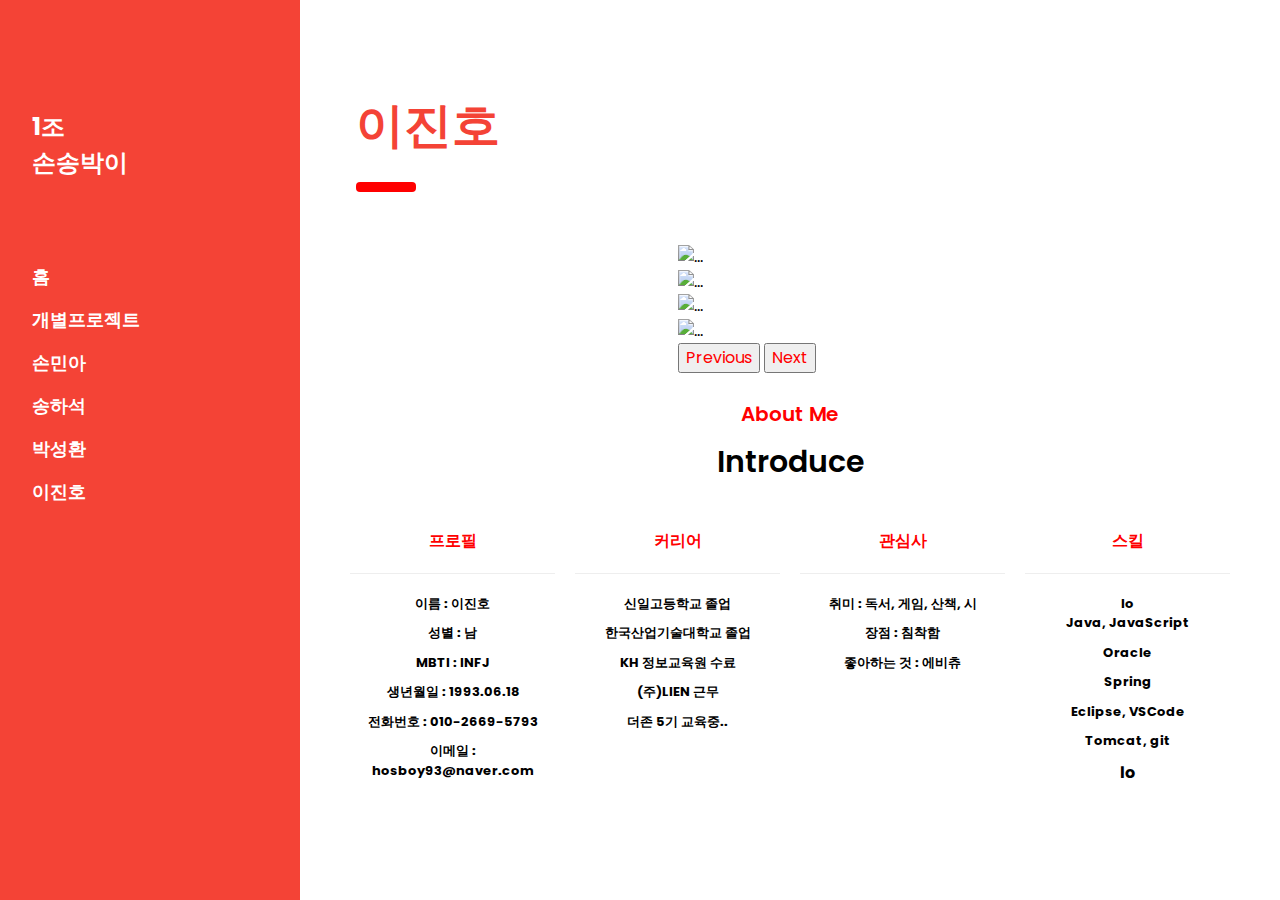
==== Group_Page/ljh.html @ 9f041359 "Merge pull request #5 from Hogrii/feature_ljhpage" ====
<!DOCTYPE html>
<html lang="en">
  <head>
    <title>W3.CSS Template</title>
    <meta charset="UTF-8" />
    <meta name="viewport" content="width=device-width, initial-scale=1" />
    <link rel="stylesheet" href="https://www.w3schools.com/w3css/4/w3.css" />
    <link
      href="https://cdn.jsdelivr.net/npm/bootstrap@5.2.3/dist/css/bootstrap.min.css"
      rel="stylesheet"
      integrity="sha384-rbsA2VBKQhggwzxH7pPCaAqO46MgnOM80zW1RWuH61DGLwZJEdK2Kadq2F9CUG65"
      crossorigin="anonymous"
    />
    <link
      rel="stylesheet"
      href="https://fonts.googleapis.com/css?family=Poppins"
    />
    <script
      src="https://cdn.jsdelivr.net/npm/bootstrap@5.2.3/dist/js/bootstrap.bundle.min.js"
      integrity="sha384-kenU1KFdBIe4zVF0s0G1M5b4hcpxyD9F7jL+jjXkk+Q2h455rYXK/7HAuoJl+0I4"
      crossorigin="anonymous"
    ></script>
    <style>
      body,
      h1,
      h2,
      h3,
      h4,
      h5 {
        font-family: "Poppins", sans-serif;
      }
      #about,
      #introduce {
        text-align: center;
        font-weight: 600;
      }
      #about {
        color: red;
      }
      body {
        font-size: 16px;
      }
      .w3-half img {
        margin-bottom: -6px;
        margin-top: 16px;
        opacity: 0.8;
        cursor: pointer;
      }
      .w3-half img:hover {
        opacity: 1;
      }
      .btn.myInfo {
        background-color: red;
        color: white;
        font-weight: 600;
      }
      .card.card-body {
        width: 70%;
      }
      .introduceList {
        width: 100%;
        display: flex;
      }
      .introduceList > div {
        width: 25%;
        text-align: center;
        margin-top: 25px;
        font-weight: bold;
        padding: 10px;
      }
      span,
      hr {
        color: red;
      }
      .carouselContainer {
        width: 100%;
        display: flex;
        justify-content: center;
      }
      #carouselExampleControls {
        width: 25%;
        height: 25%;
        margin-top: 16px;
        margin-bottom: 16px;
      }
      .carousel-inner {
        border-radius: 50%;
      }
      .info {
        display: flex;
        flex-direction: column;
        width: 100%;
        font-size: small;
      }
      .info > div {
        margin-bottom: 10px;
      }
    </style>
  </head>
  <body>
    <!-- Sidebar/menu -->
    <nav
      class="w3-sidebar w3-red w3-collapse w3-top w3-large w3-padding"
      style="z-index: 3; width: 300px; font-weight: bold"
      id="mySidebar"
    >
      <br />
      <a
        href="javascript:void(0)"
        onclick="w3_close()"
        class="w3-button w3-hide-large w3-display-topleft"
        style="width: 100%; font-size: 22px"
        >Close Menu</a
      >
      <div class="w3-container">
        <h3 class="w3-padding-64">
          <b>1조<br />손송박이</b>
        </h3>
      </div>
      <div class="w3-bar-block">
        <a
          href="#"
          onclick="w3_close()"
          class="w3-bar-item w3-button w3-hover-white"
          >홈</a
        >
        <a
          href="project.html#"
          onclick="w3_close()"
          class="w3-bar-item w3-button w3-hover-white"
          >개별프로젝트</a
        >
        <a
          href="sma.html"
          onclick="w3_close()"
          class="w3-bar-item w3-button w3-hover-white"
          >손민아</a
        >
        <a
          href="shs.html"
          onclick="w3_close()"
          class="w3-bar-item w3-button w3-hover-white"
          >송하석</a
        >
        <a
          href="psh.html"
          onclick="w3_close()"
          class="w3-bar-item w3-button w3-hover-white"
          >박성환</a
        >
        <a
          href="ljh.html"
          onclick="w3_close()"
          class="w3-bar-item w3-button w3-hover-white"
          >이진호</a
        >
      </div>
    </nav>

    <!-- Top menu on small screens -->
    <header
      class="w3-container w3-top w3-hide-large w3-red w3-xlarge w3-padding"
    >
      <a
        href="javascript:void(0)"
        class="w3-button w3-red w3-margin-right"
        onclick="w3_open()"
        >☰</a
      >
      <span><b>손송박이</b></span>
    </header>

    <!-- Overlay effect when opening sidebar on small screens -->
    <div
      class="w3-overlay w3-hide-large"
      onclick="w3_close()"
      style="cursor: pointer"
      title="close side menu"
      id="myOverlay"
    ></div>

    <!-- !PAGE CONTENT! -->
    <div class="w3-main" style="margin-left: 340px; margin-right: 40px">
      <!-- Header -->
      <div class="w3-container" style="margin-top: 80px" id="showcase">
        <h1 class="w3-xxxlarge w3-text-red"><b>이진호</b></h1>
        <hr style="width: 50px; border: 5px solid red" class="w3-round" />
      </div>
      <p></p>
      <p></p>
      <div class="introduceContainer">
        <!-- carousel start -->
        <div class="carouselContainer">
          <div
            id="carouselExampleControls"
            class="carousel slide"
            data-bs-ride="carousel"
          >
            <div class="carousel-inner">
              <div class="carousel-item active">
                <img src="images/ebichu1.png" class="d-block w-100" alt="..." />
              </div>
              <div class="carousel-item">
                <img src="images/ebichu2.jpg" class="d-block w-100" alt="..." />
              </div>
              <div class="carousel-item">
                <img src="images/ebichu3.jpg" class="d-block w-100" alt="..." />
              </div>
              <div class="carousel-item">
                <img src="images/ebichu4.gif" class="d-block w-100" alt="..." />
              </div>
            </div>
            <button
              class="carousel-control-prev"
              type="button"
              data-bs-target="#carouselExampleControls"
              data-bs-slide="prev"
            >
              <span
                class="carousel-control-prev-icon"
                aria-hidden="true"
              ></span>
              <span class="visually-hidden">Previous</span>
            </button>
            <button
              class="carousel-control-next"
              type="button"
              data-bs-target="#carouselExampleControls"
              data-bs-slide="next"
            >
              <span
                class="carousel-control-next-icon"
                aria-hidden="true"
              ></span>
              <span class="visually-hidden">Next</span>
            </button>
          </div>
        </div>
        <!-- carousel end -->
        <h4 id="about">About Me</h4>
        <h2 id="introduce">Introduce</h2>
        <div class="introduceList">
          <div class="profile">
            <span>프로필</span>
            <hr />
            <div class="info">
              <div>이름 : 이진호</div>
              <div>성별 : 남</div>
              <div>MBTI : INFJ</div>
              <div>생년월일 : 1993.06.18</div>
              <div>전화번호 : 010-2669-5793</div>
              <div>이메일 : hosboy93@naver.com</div>
            </div>
          </div>
          <div class="career">
            <span>커리어</span>
            <hr />
            <div class="info">
              <div>신일고등학교 졸업</div>
              <div>한국산업기술대학교 졸업</div>
              <div>KH 정보교육원 수료</div>
              <div>(주)LIEN 근무</div>
              <div>더존 5기 교육중..</div>
            </div>
          </div>
          <div class="interesting">
            <span>관심사</span>
            <hr />
            <div class="info">
              <div>취미 : 독서, 게임, 산책, 시</div>
              <div>장점 : 침착함</div>
              <div>좋아하는 것 : 에비츄</div>
            </div>
          </div>
          <div class="skill">
            <span>스킬</span>
            <hr />
            <div class="info">
              lo
              <div>Java, JavaScript</div>
              <div>Oracle</div>
              <div>Spring</div>
              <div>Eclipse, VSCode</div>
              <div>Tomcat, git</div>
            </div>
            lo
          </div>
        </div>
      </div>
    </div>
    <script>
      // Script to open and close sidebar
      function w3_open() {
        document.getElementById("mySidebar").style.display = "block";
        document.getElementById("myOverlay").style.display = "block";
      }

      function w3_close() {
        document.getElementById("mySidebar").style.display = "none";
        document.getElementById("myOverlay").style.display = "none";
      }

      // Modal Image Gallery
      function onClick(element) {
        document.getElementById("img01").src = element.src;
        document.getElementById("modal01").style.display = "block";
        var captionText = document.getElementById("caption");
        captionText.innerHTML = element.alt;
      }
    </script>
  </body>
</html>
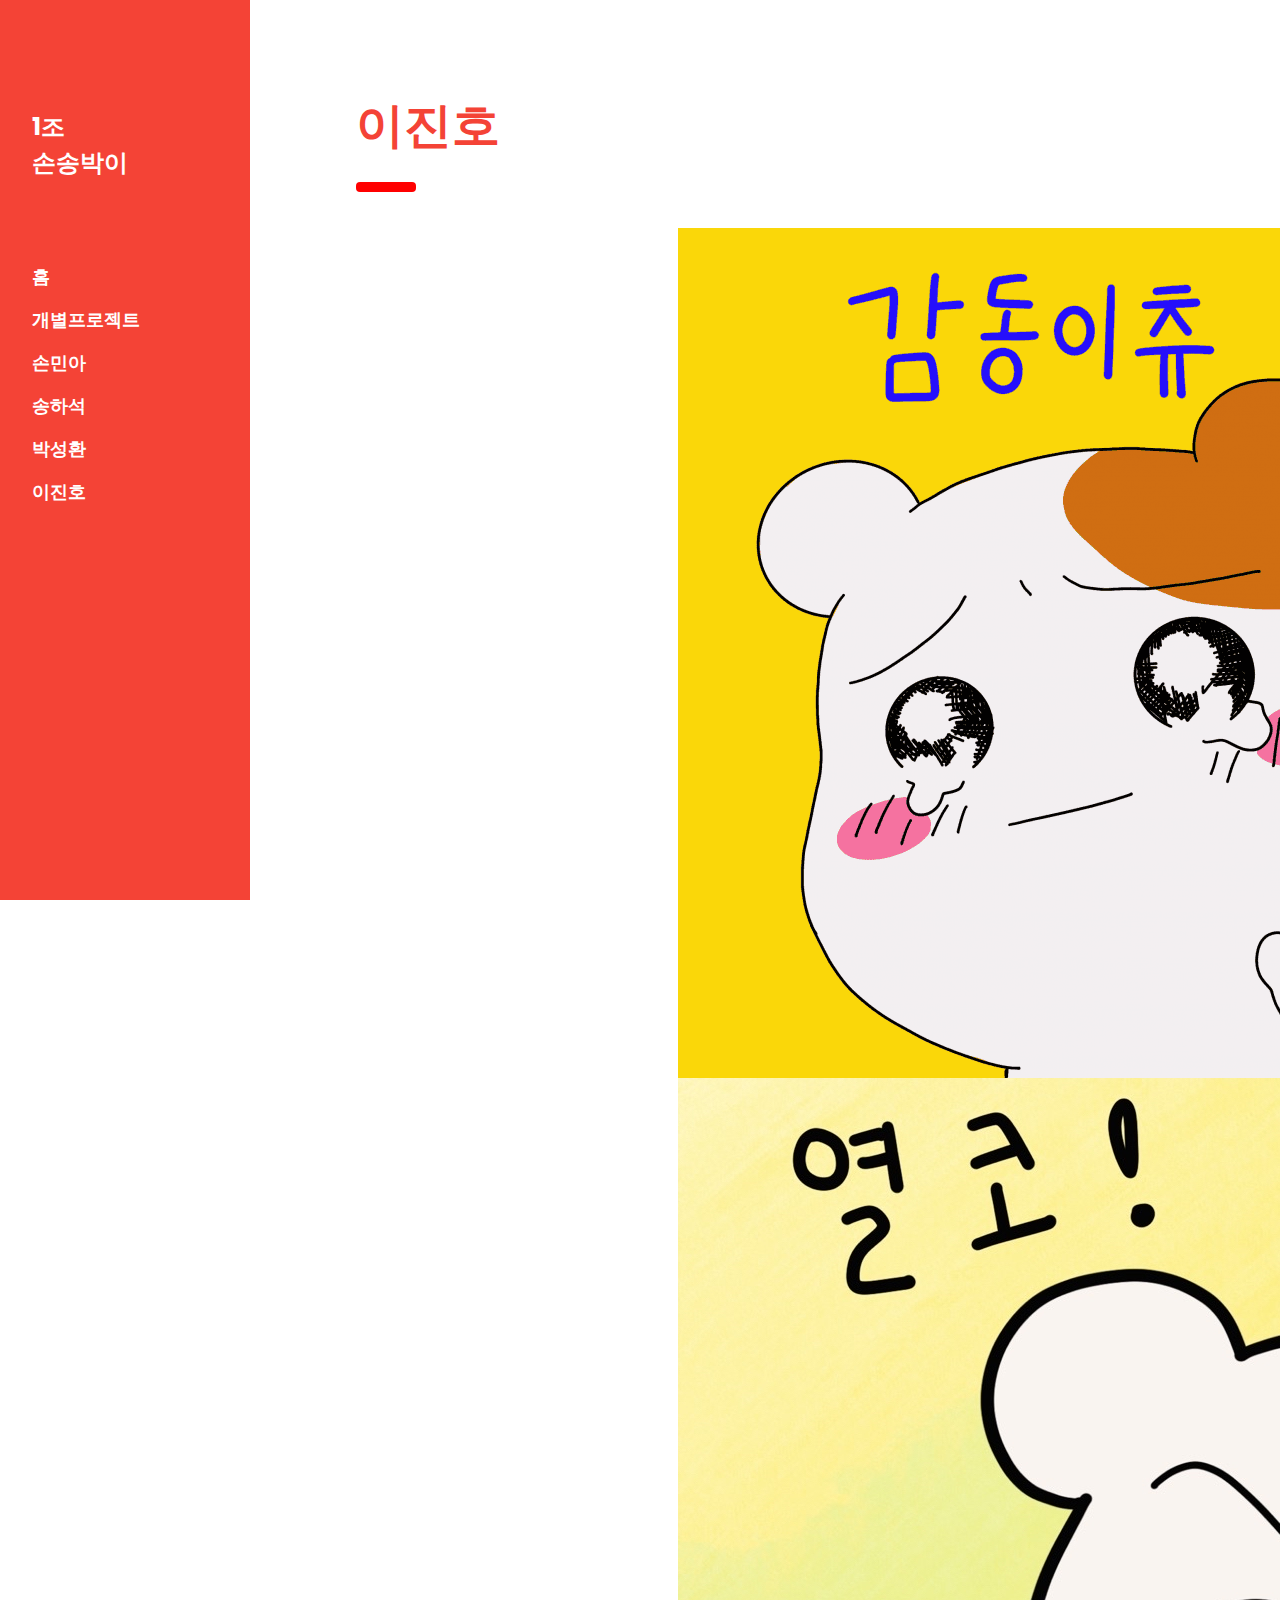
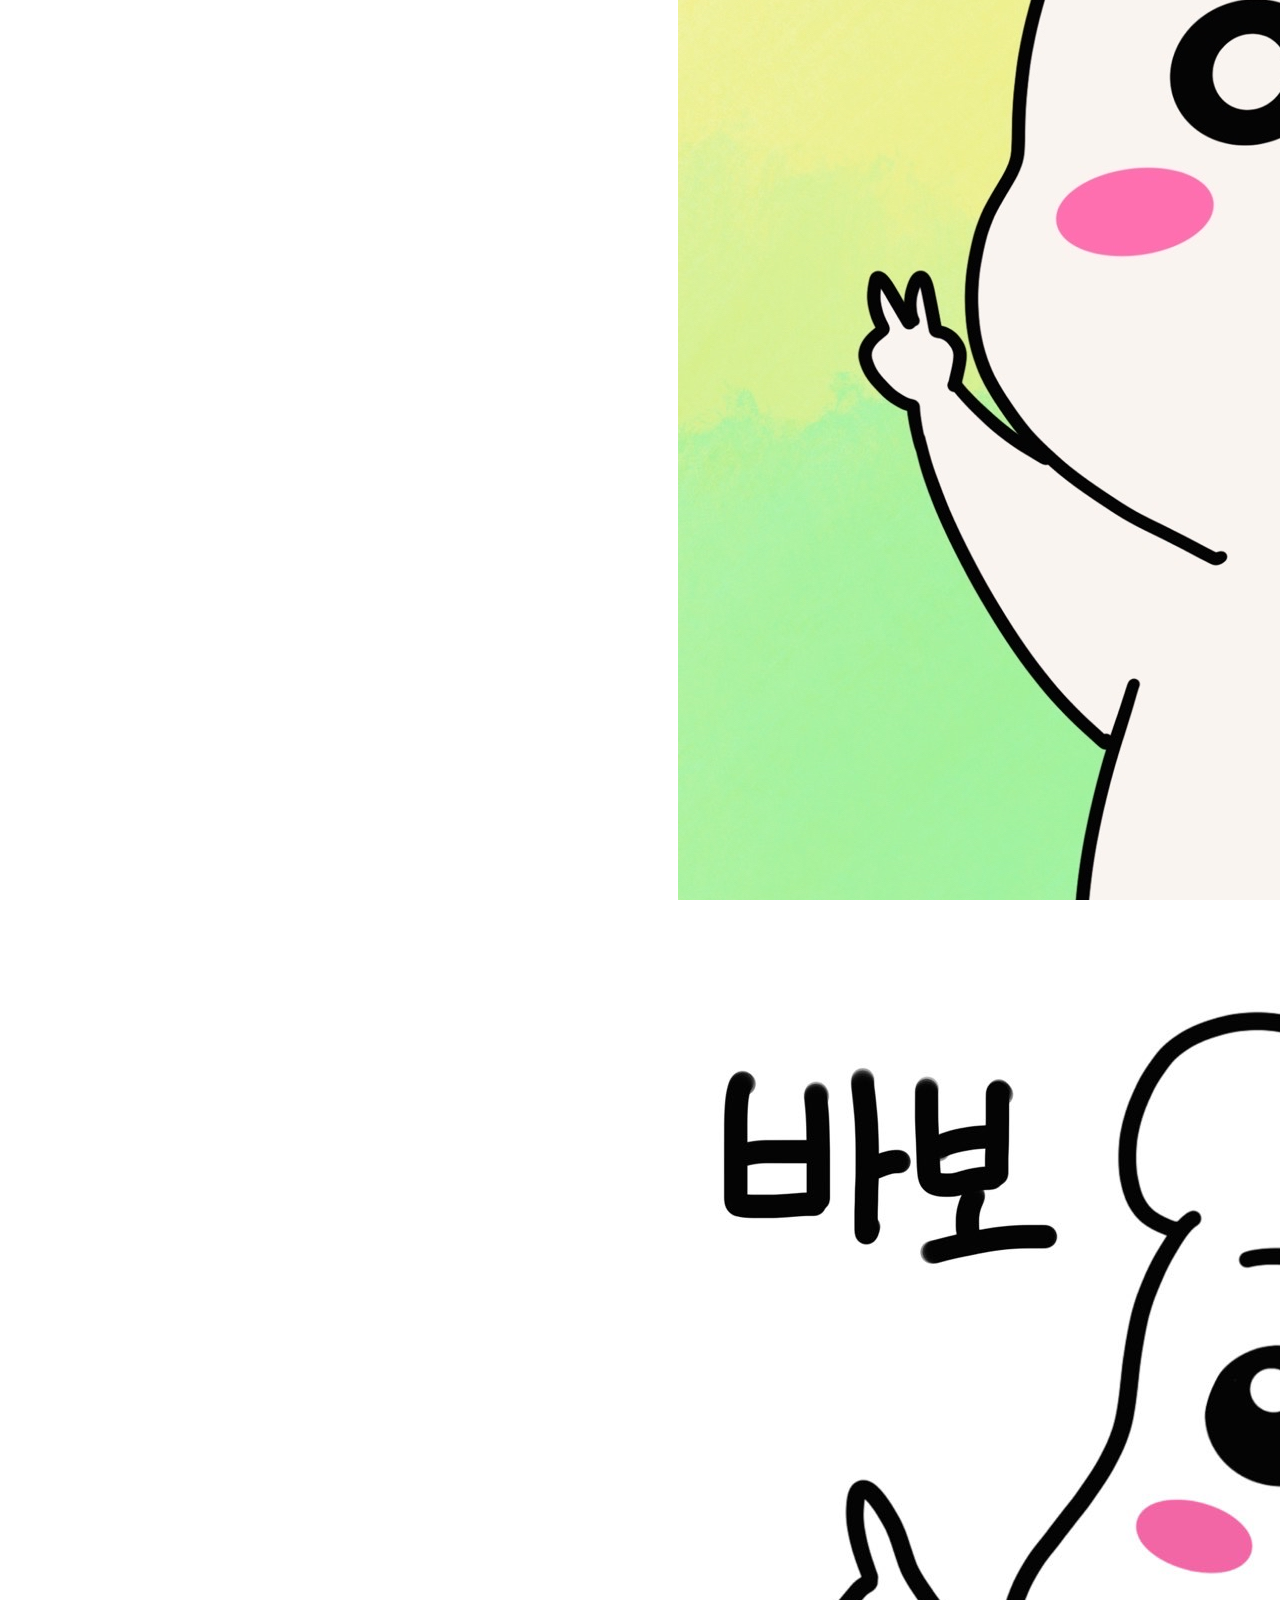
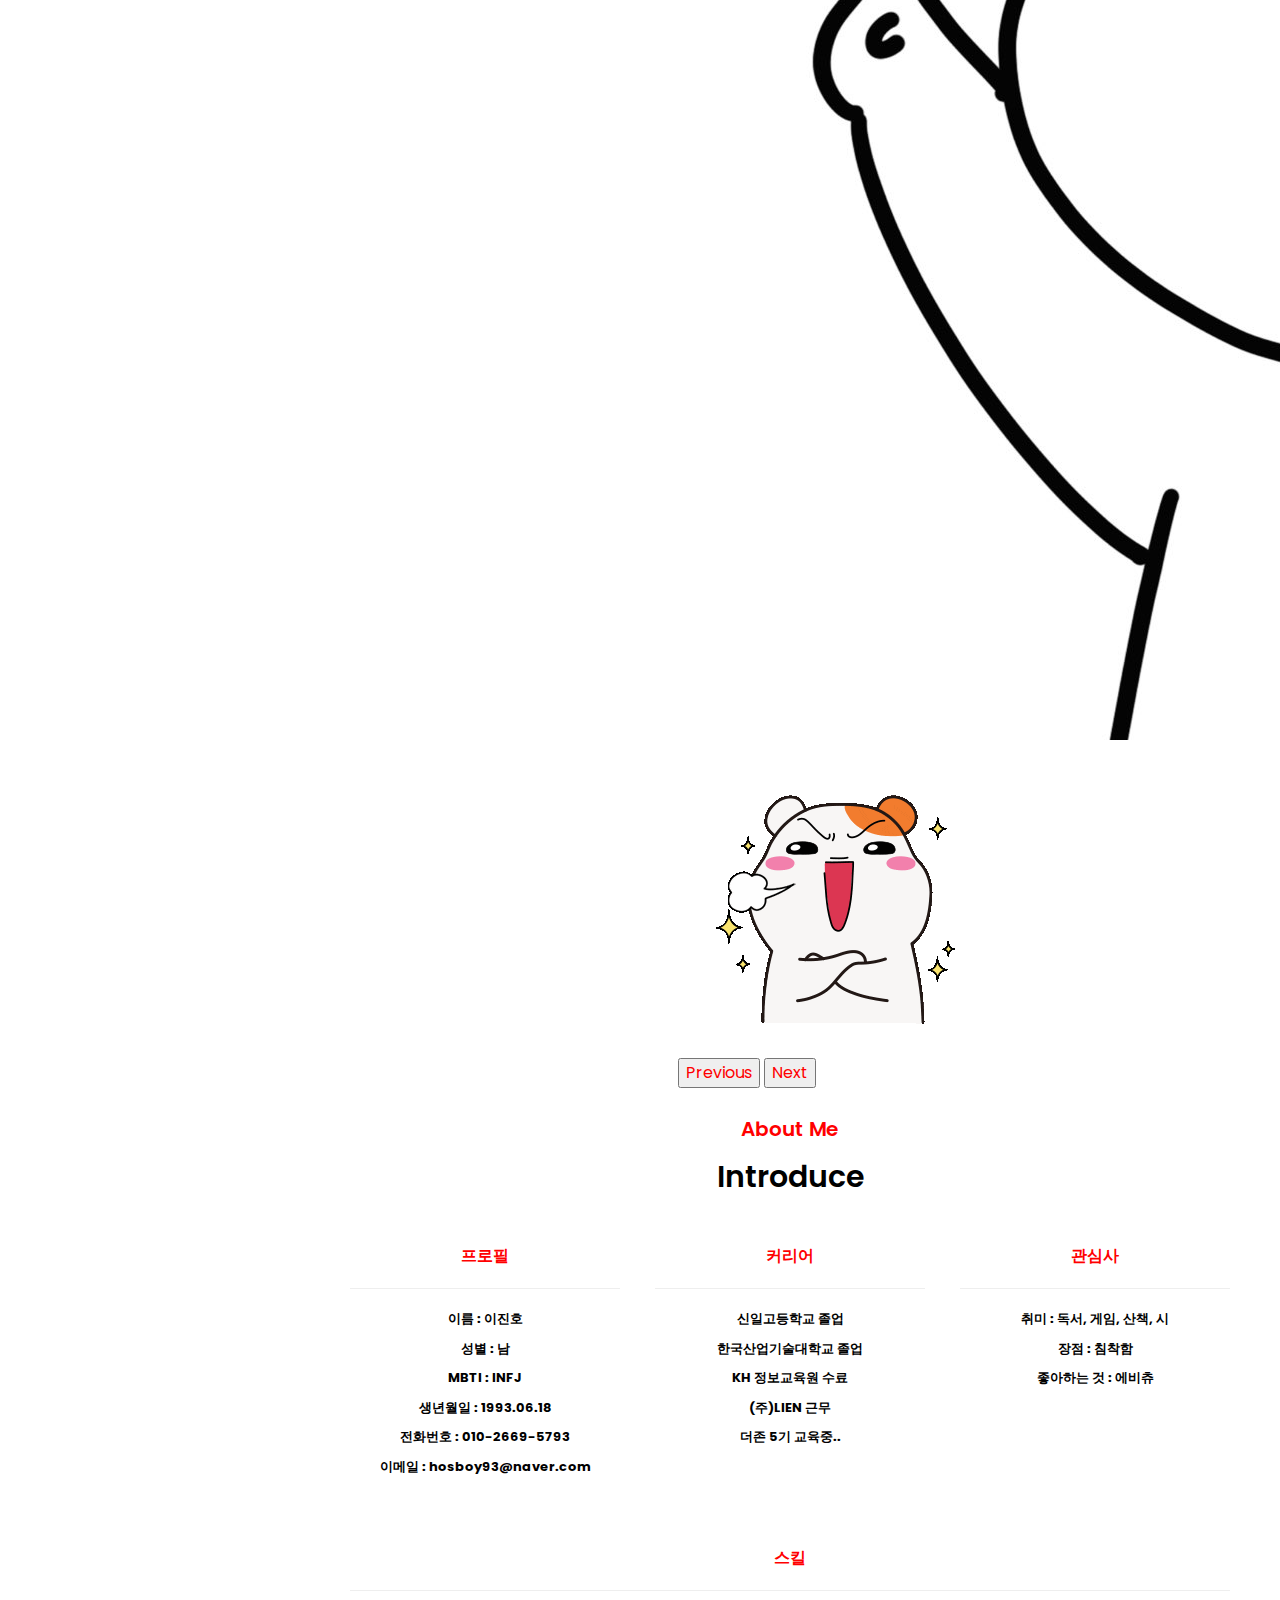
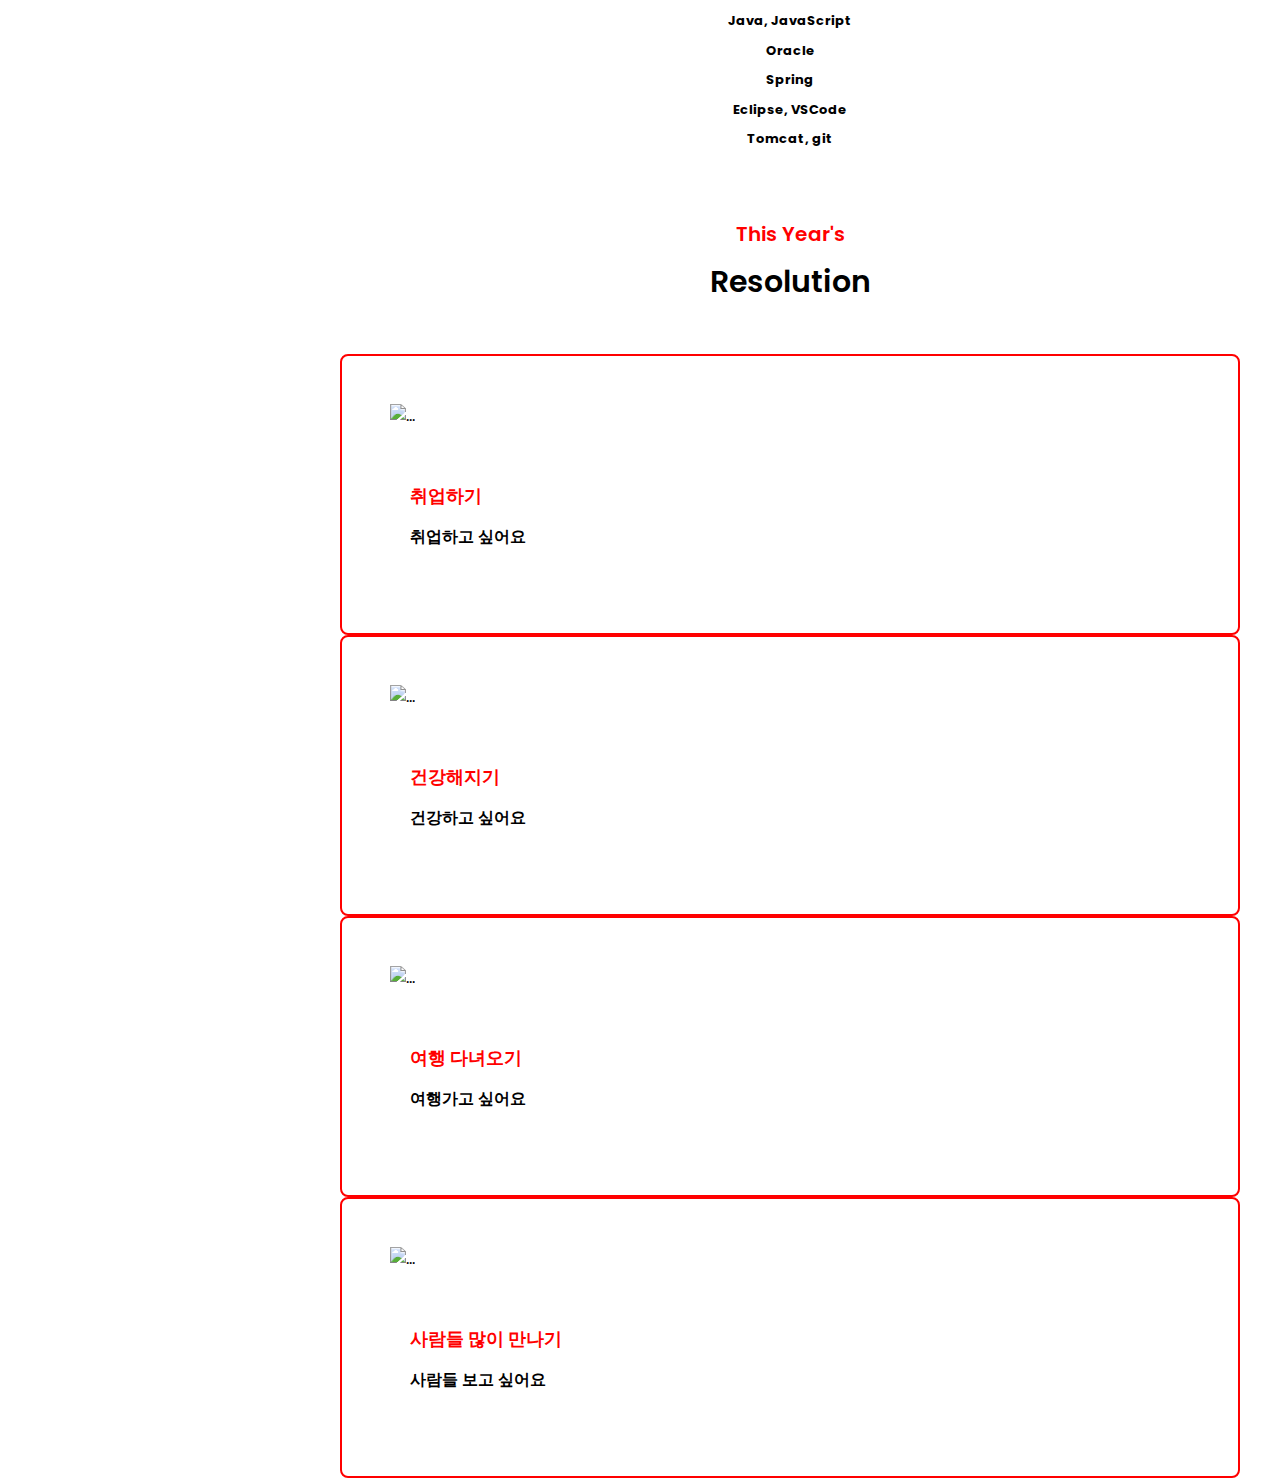
==== commit 36688bbb: "Merge pull request #12 from Hogrii/feature_ljh_goal" ====
--- a/Group_Page/ljh.html
+++ b/Group_Page/ljh.html
@@ -20,88 +20,13 @@
       integrity="sha384-kenU1KFdBIe4zVF0s0G1M5b4hcpxyD9F7jL+jjXkk+Q2h455rYXK/7HAuoJl+0I4"
       crossorigin="anonymous"
     ></script>
-    <style>
-      body,
-      h1,
-      h2,
-      h3,
-      h4,
-      h5 {
-        font-family: "Poppins", sans-serif;
-      }
-      #about,
-      #introduce {
-        text-align: center;
-        font-weight: 600;
-      }
-      #about {
-        color: red;
-      }
-      body {
-        font-size: 16px;
-      }
-      .w3-half img {
-        margin-bottom: -6px;
-        margin-top: 16px;
-        opacity: 0.8;
-        cursor: pointer;
-      }
-      .w3-half img:hover {
-        opacity: 1;
-      }
-      .btn.myInfo {
-        background-color: red;
-        color: white;
-        font-weight: 600;
-      }
-      .card.card-body {
-        width: 70%;
-      }
-      .introduceList {
-        width: 100%;
-        display: flex;
-      }
-      .introduceList > div {
-        width: 25%;
-        text-align: center;
-        margin-top: 25px;
-        font-weight: bold;
-        padding: 10px;
-      }
-      span,
-      hr {
-        color: red;
-      }
-      .carouselContainer {
-        width: 100%;
-        display: flex;
-        justify-content: center;
-      }
-      #carouselExampleControls {
-        width: 25%;
-        height: 25%;
-        margin-top: 16px;
-        margin-bottom: 16px;
-      }
-      .carousel-inner {
-        border-radius: 50%;
-      }
-      .info {
-        display: flex;
-        flex-direction: column;
-        width: 100%;
-        font-size: small;
-      }
-      .info > div {
-        margin-bottom: 10px;
-      }
-    </style>
+    <link rel="stylesheet" type="text/css" href="css/ljh.css" />
   </head>
   <body>
     <!-- Sidebar/menu -->
     <nav
       class="w3-sidebar w3-red w3-collapse w3-top w3-large w3-padding"
-      style="z-index: 3; width: 300px; font-weight: bold"
+      style="z-index: 3; width: 250px; font-weight: bold"
       id="mySidebar"
     >
       <br />
@@ -186,8 +111,7 @@
         <h1 class="w3-xxxlarge w3-text-red"><b>이진호</b></h1>
         <hr style="width: 50px; border: 5px solid red" class="w3-round" />
       </div>
-      <p></p>
-      <p></p>
+      <!-- About Me start-->
       <div class="introduceContainer">
         <!-- carousel start -->
         <div class="carouselContainer">
@@ -198,16 +122,16 @@
           >
             <div class="carousel-inner">
               <div class="carousel-item active">
-                <img src="images/ebichu1.png" class="d-block w-100" alt="..." />
+                <img src="img/ebichu1.png" class="d-block w-100" alt="..." />
               </div>
               <div class="carousel-item">
-                <img src="images/ebichu2.jpg" class="d-block w-100" alt="..." />
+                <img src="img/ebichu2.jpg" class="d-block w-100" alt="..." />
               </div>
               <div class="carousel-item">
-                <img src="images/ebichu3.jpg" class="d-block w-100" alt="..." />
+                <img src="img/ebichu3.jpg" class="d-block w-100" alt="..." />
               </div>
               <div class="carousel-item">
-                <img src="images/ebichu4.gif" class="d-block w-100" alt="..." />
+                <img src="img/ebichu4.gif" class="d-block w-100" alt="..." />
               </div>
             </div>
             <button
@@ -276,14 +200,58 @@
             <span>스킬</span>
             <hr />
             <div class="info">
-              lo
               <div>Java, JavaScript</div>
               <div>Oracle</div>
               <div>Spring</div>
               <div>Eclipse, VSCode</div>
               <div>Tomcat, git</div>
             </div>
-            lo
+          </div>
+        </div>
+        <!-- About Me end -->
+      </div>
+      <!-- Goal start -->
+      <div class="goalContainer">
+        <div class="goalTitle">
+          <h4 id="about">This Year's</h4>
+          <h2 id="introduce">Resolution</h2>
+        </div>
+        <div class="row row-cols-1 row-cols-md-2 g-4">
+          <div class="col">
+            <div class="card">
+              <img src="img/company_icon.png" class="card-img-top" alt="..." />
+              <div class="card-body">
+                <h5 class="card-title">취업하기</h5>
+                <p class="card-text">취업하고 싶어요</p>
+              </div>
+            </div>
+          </div>
+          <div class="col">
+            <div class="card">
+              <img src="img/health_icon.png" class="card-img-top" alt="..." />
+              <div class="card-body">
+                <h5 class="card-title">건강해지기</h5>
+                <p class="card-text">건강하고 싶어요</p>
+              </div>
+            </div>
+          </div>
+          <div class="col">
+            <div class="card">
+              <img src="img/travle_icon.png" class="card-img-top" alt="..." />
+              <div class="card-body">
+                <h5 class="card-title">여행 다녀오기</h5>
+                <p class="card-text">여행가고 싶어요</p>
+              </div>
+            </div>
+          </div>
+          <div class="col">
+            <div class="card">
+              <img src="img/meet_icon.png" class="card-img-top" alt="..." />
+              <div class="card-body">
+                <h5 class="card-title">사람들 많이 만나기</h5>
+                <p class="card-text">사람들 보고 싶어요</p>
+              </div>
+            </div>
           </div>
         </div>
       </div>
--- a/Group_Page/css/ljh.css
+++ b/Group_Page/css/ljh.css
@@ -0,0 +1,104 @@
+body,
+h1,
+h2,
+h3,
+h4,
+h5 {
+  font-family: "Poppins", sans-serif;
+}
+body {
+  font-size: 16px;
+}
+.w3-half img {
+  margin-bottom: -6px;
+  margin-top: 16px;
+  opacity: 0.8;
+  cursor: pointer;
+}
+.w3-half img:hover {
+  opacity: 1;
+}
+#about,
+#introduce {
+  text-align: center;
+  font-weight: 600;
+}
+#about {
+  color: red;
+}
+.introduceContainer {
+  width: 100%;
+}
+.card.card-body {
+  width: 70%;
+}
+
+.carouselContainer {
+  width: 100%;
+  display: flex;
+  justify-content: center;
+  /* flex-basis: 100%; */
+}
+#carouselExampleControls {
+  width: 25%;
+  height: 100%;
+  margin-top: 16px;
+  margin-bottom: 16px;
+}
+.carousel-inner {
+  border-radius: 50%;
+  height: 100%;
+}
+span,
+hr {
+  color: red;
+}
+.introduceList {
+  width: 100%;
+  display: flex;
+  flex-wrap: wrap;
+  gap: 1rem;
+}
+.introduceList > div {
+  text-align: center;
+  font-weight: bold;
+  margin-top: 25px;
+  padding: 10px;
+  min-height: 200px;
+  flex-basis: 250px;
+  flex-grow: 1;
+}
+.info {
+  display: flex;
+  flex-direction: column;
+  width: 100%;
+  font-size: small;
+}
+.info > div {
+  margin-bottom: 10px;
+}
+.goalTitle {
+  margin: 50px 0px 50px 0px;
+}
+.card-body {
+  padding: 20px;
+}
+.card-title {
+  color: red;
+  font-weight: 600;
+}
+.card {
+  padding: 48px;
+  border-radius: 8px;
+  border: 2px solid red;
+}
+.card > img {
+  width: 50%;
+  height: 50%;
+  margin: auto;
+  margin-bottom: 24px;
+}
+p.card-text {
+  margin-top: 16px;
+  font-weight: 600;
+}
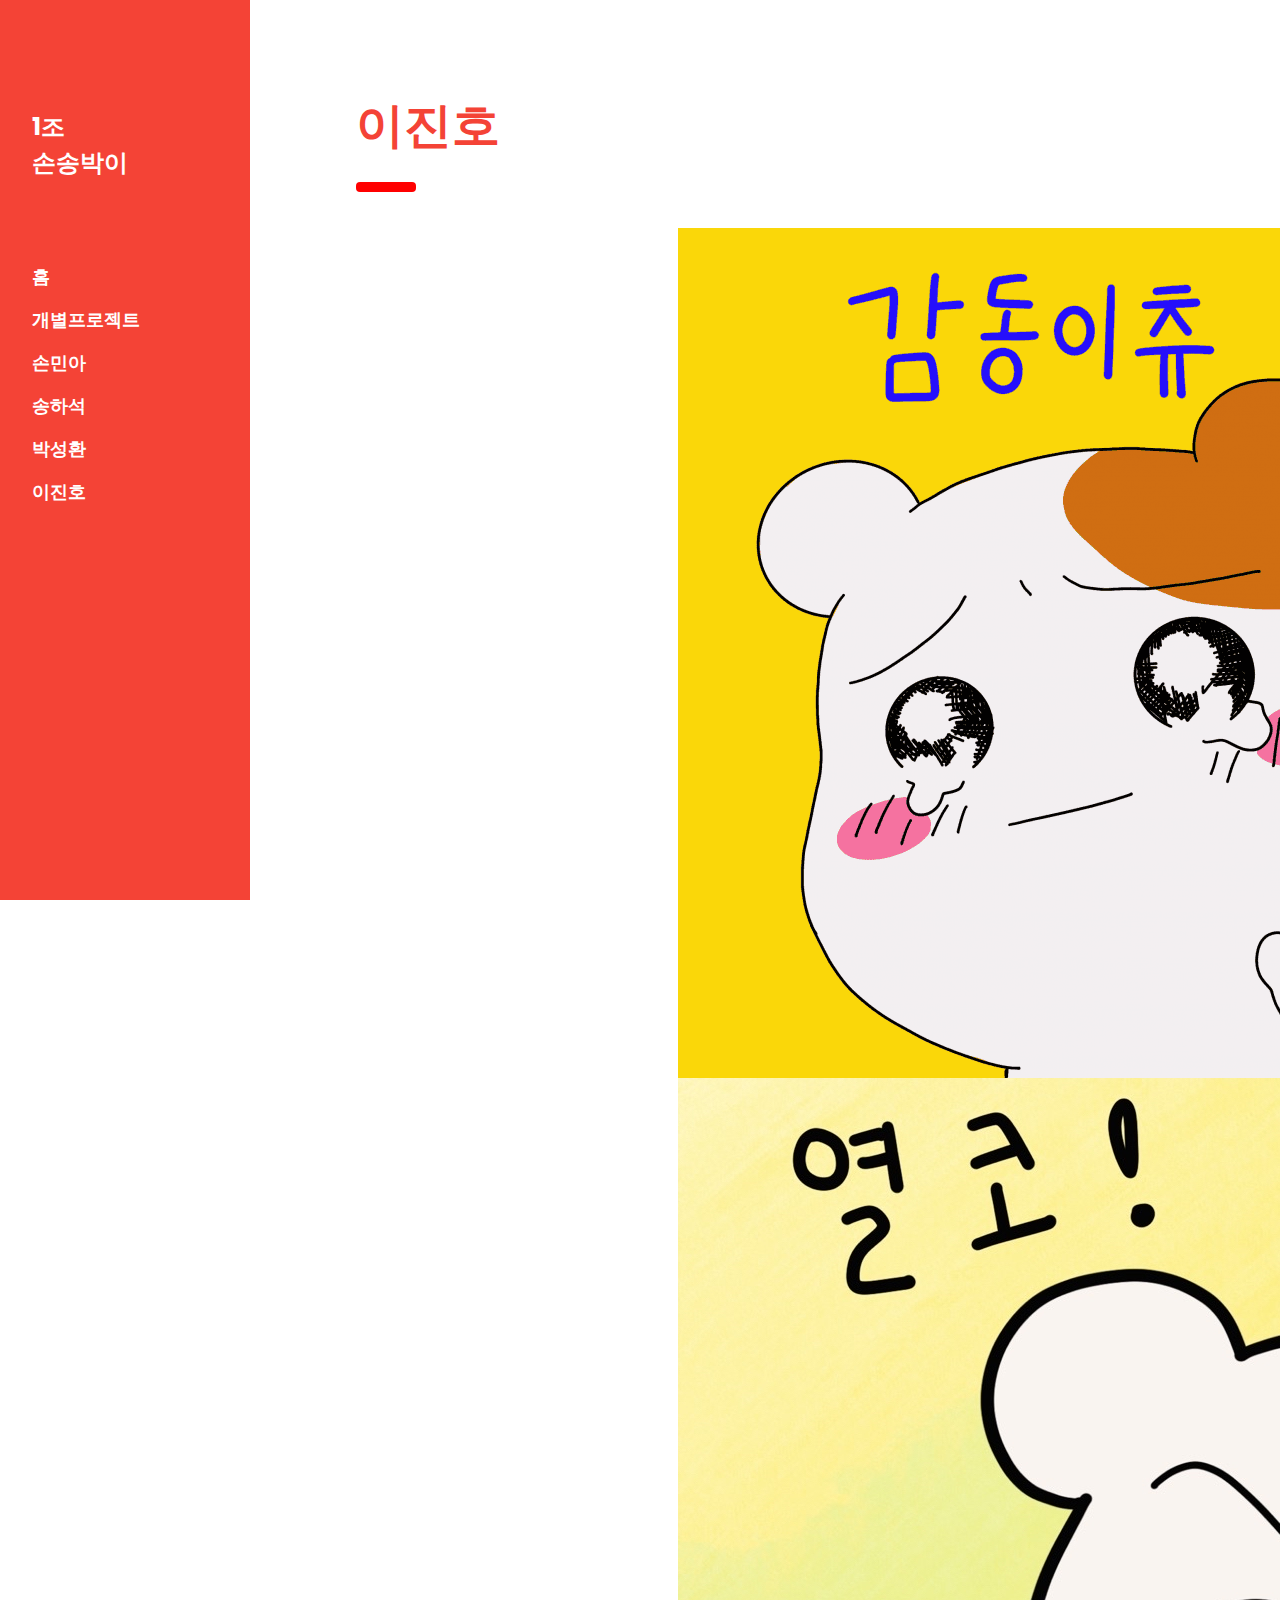
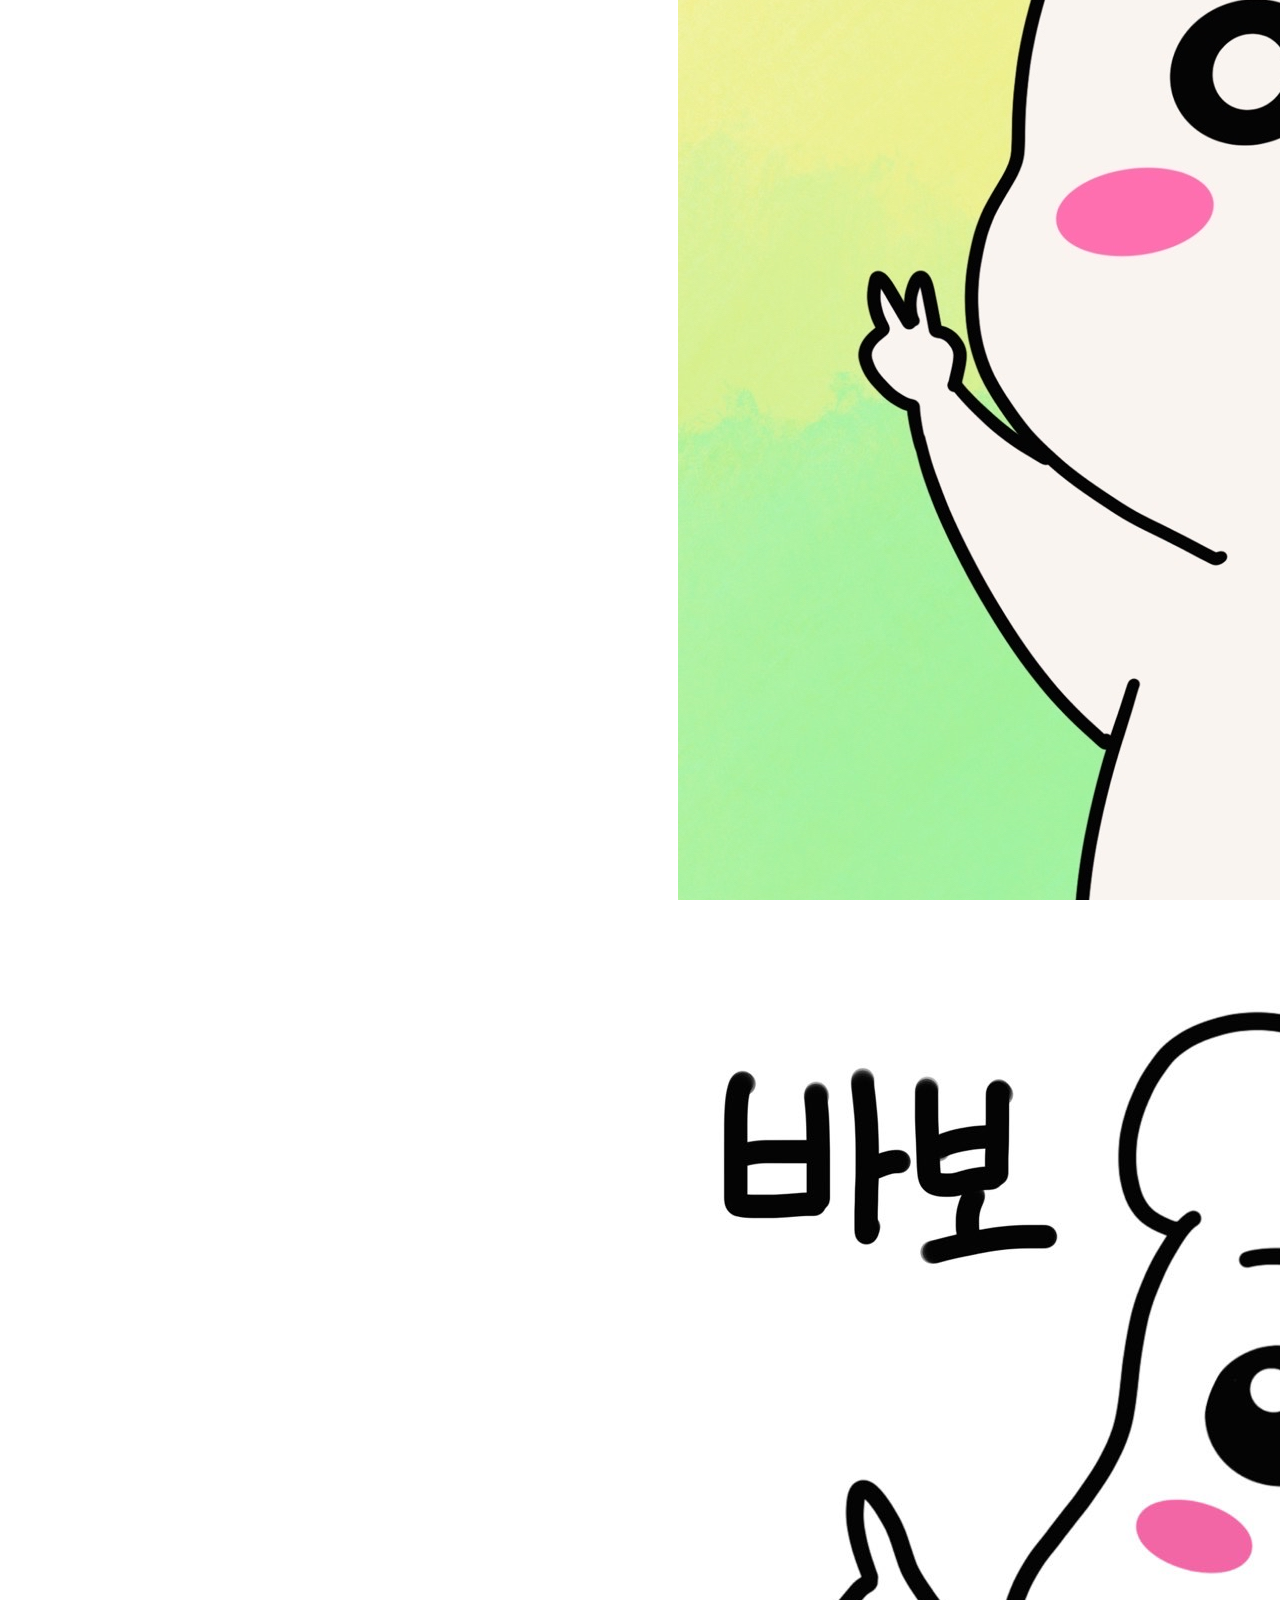
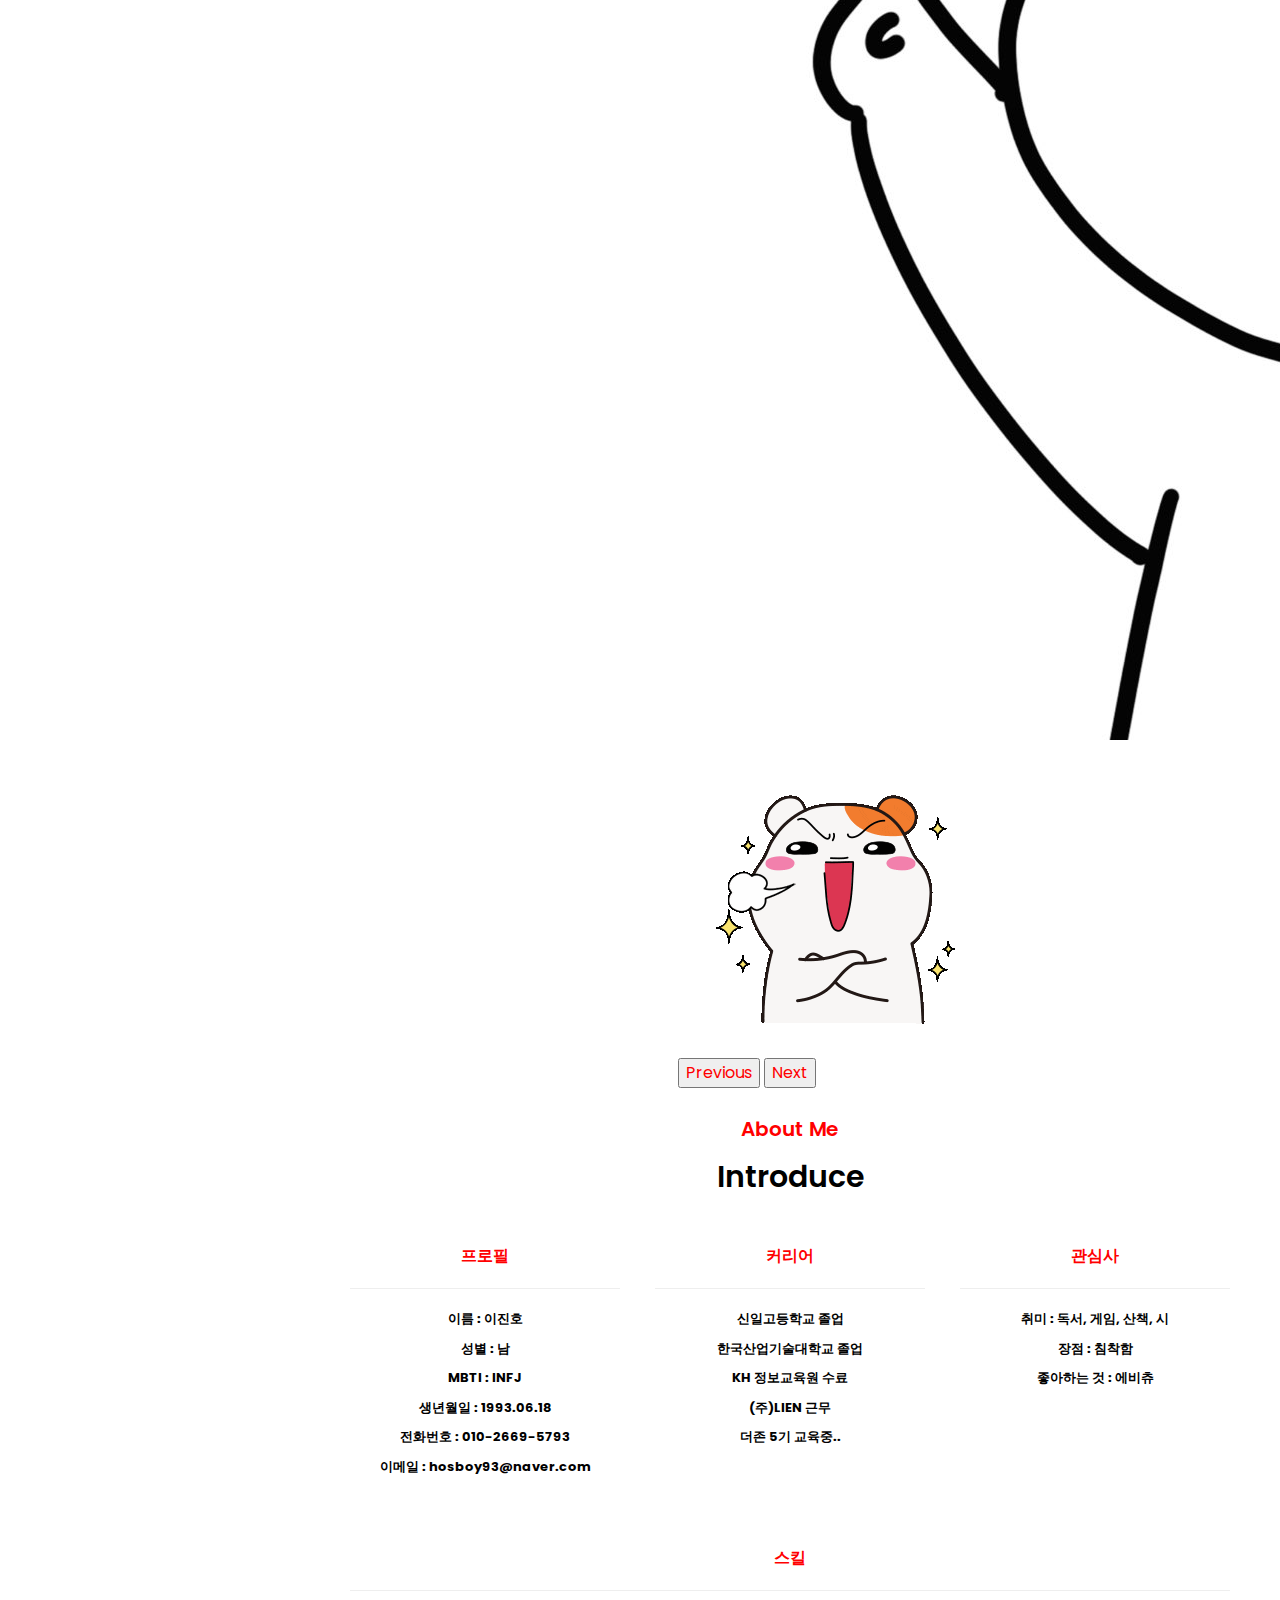
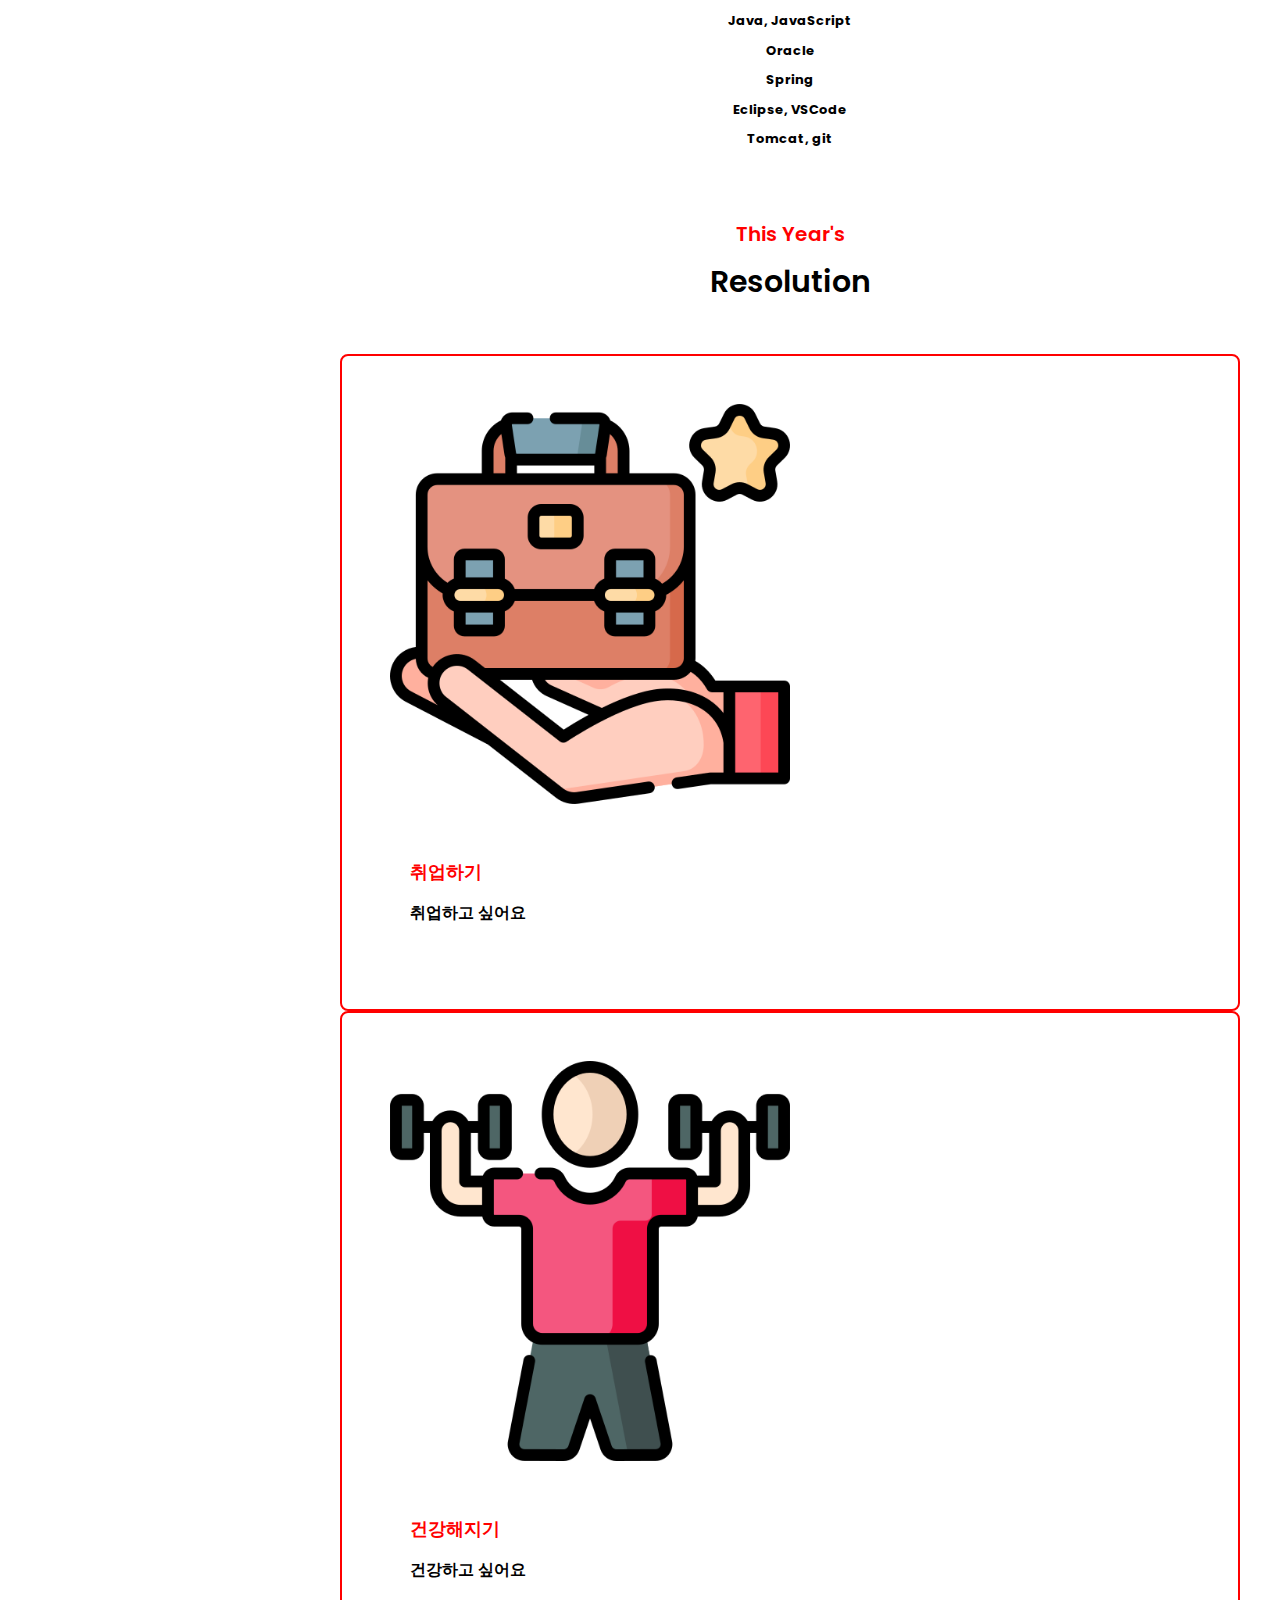
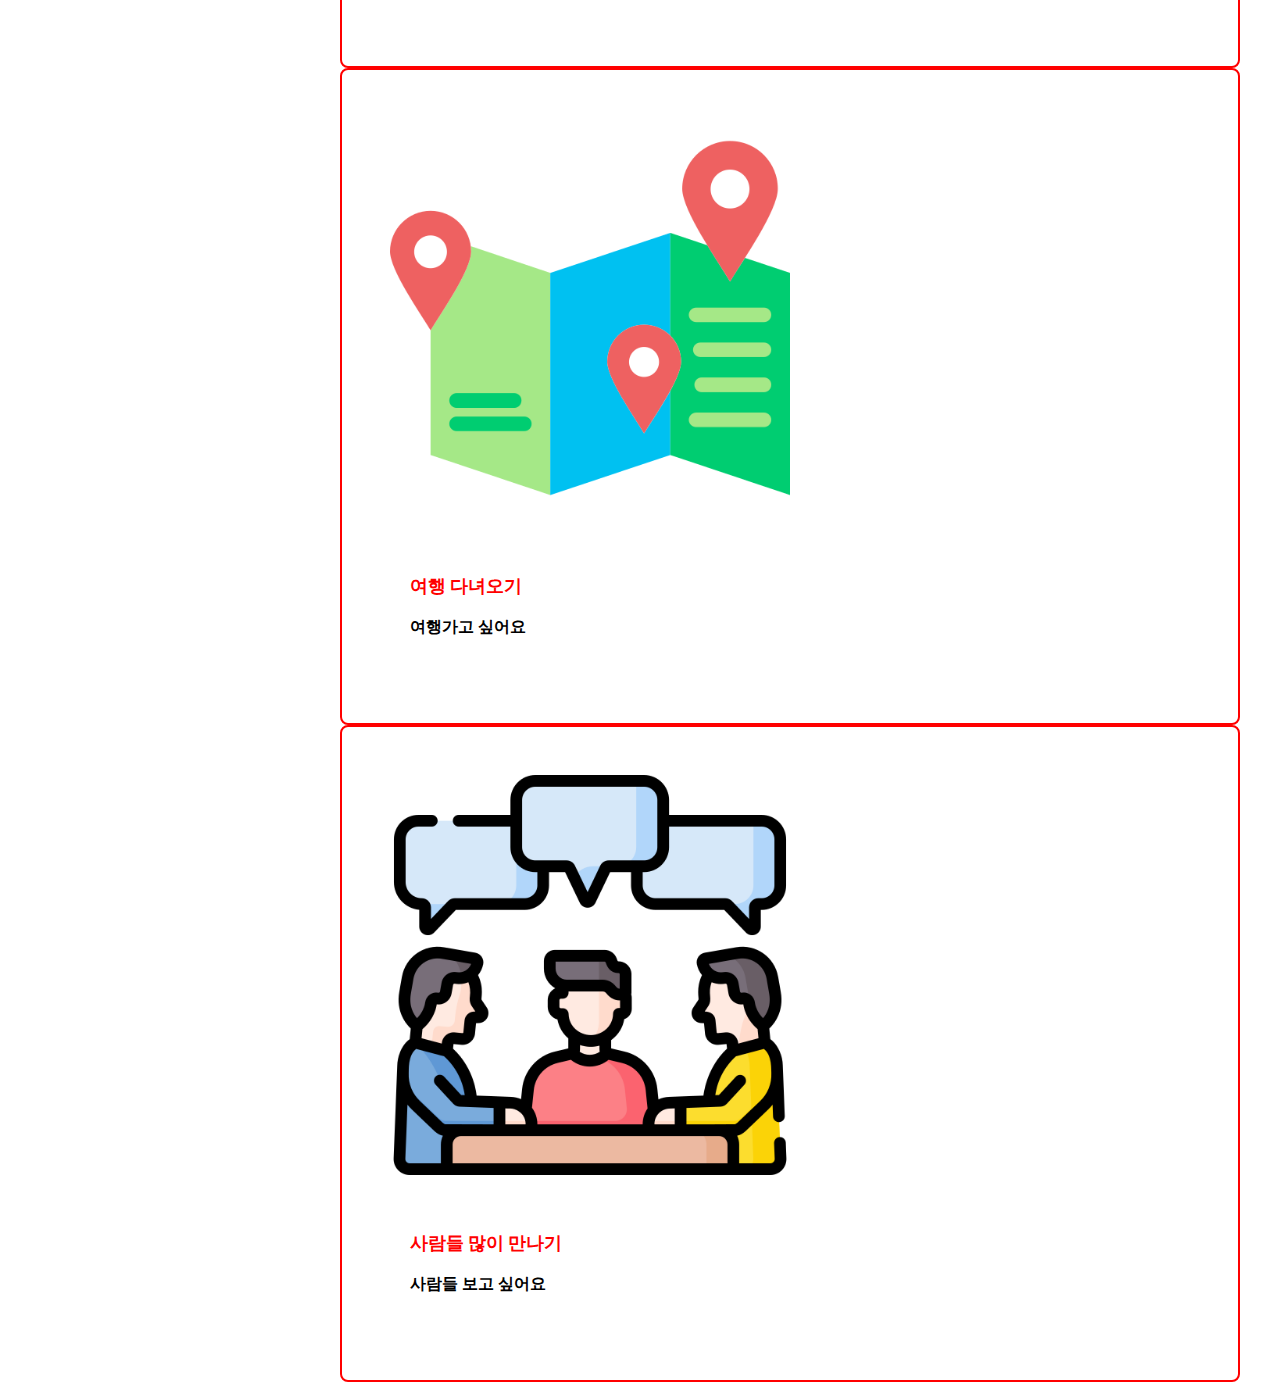
==== commit 5a60fc60: "Merge pull request #13 from Hogrii/feature_ljh_goal" ====
--- a/Group_Page/ljh.html
+++ b/Group_Page/ljh.html
@@ -122,16 +122,32 @@
           >
             <div class="carousel-inner">
               <div class="carousel-item active">
-                <img src="img/ebichu1.png" class="d-block w-100" alt="..." />
+                <img
+                  src="img/ljh_img/ebichu1.png"
+                  class="d-block w-100"
+                  alt="..."
+                />
               </div>
               <div class="carousel-item">
-                <img src="img/ebichu2.jpg" class="d-block w-100" alt="..." />
+                <img
+                  src="img/ljh_img/ebichu2.jpg"
+                  class="d-block w-100"
+                  alt="..."
+                />
               </div>
               <div class="carousel-item">
-                <img src="img/ebichu3.jpg" class="d-block w-100" alt="..." />
+                <img
+                  src="img/ljh_img/ebichu3.jpg"
+                  class="d-block w-100"
+                  alt="..."
+                />
               </div>
               <div class="carousel-item">
-                <img src="img/ebichu4.gif" class="d-block w-100" alt="..." />
+                <img
+                  src="img/ljh_img/ebichu4.gif"
+                  class="d-block w-100"
+                  alt="..."
+                />
               </div>
             </div>
             <button
@@ -219,7 +235,11 @@
         <div class="row row-cols-1 row-cols-md-2 g-4">
           <div class="col">
             <div class="card">
-              <img src="img/company_icon.png" class="card-img-top" alt="..." />
+              <img
+                src="img/ljh_img/company_icon.png"
+                class="card-img-top"
+                alt="..."
+              />
               <div class="card-body">
                 <h5 class="card-title">취업하기</h5>
                 <p class="card-text">취업하고 싶어요</p>
@@ -228,7 +248,11 @@
           </div>
           <div class="col">
             <div class="card">
-              <img src="img/health_icon.png" class="card-img-top" alt="..." />
+              <img
+                src="img/ljh_img/health_icon.png"
+                class="card-img-top"
+                alt="..."
+              />
               <div class="card-body">
                 <h5 class="card-title">건강해지기</h5>
                 <p class="card-text">건강하고 싶어요</p>
@@ -237,7 +261,11 @@
           </div>
           <div class="col">
             <div class="card">
-              <img src="img/travle_icon.png" class="card-img-top" alt="..." />
+              <img
+                src="img/ljh_img/travle_icon.png"
+                class="card-img-top"
+                alt="..."
+              />
               <div class="card-body">
                 <h5 class="card-title">여행 다녀오기</h5>
                 <p class="card-text">여행가고 싶어요</p>
@@ -246,7 +274,11 @@
           </div>
           <div class="col">
             <div class="card">
-              <img src="img/meet_icon.png" class="card-img-top" alt="..." />
+              <img
+                src="img/ljh_img/meet_icon.png"
+                class="card-img-top"
+                alt="..."
+              />
               <div class="card-body">
                 <h5 class="card-title">사람들 많이 만나기</h5>
                 <p class="card-text">사람들 보고 싶어요</p>
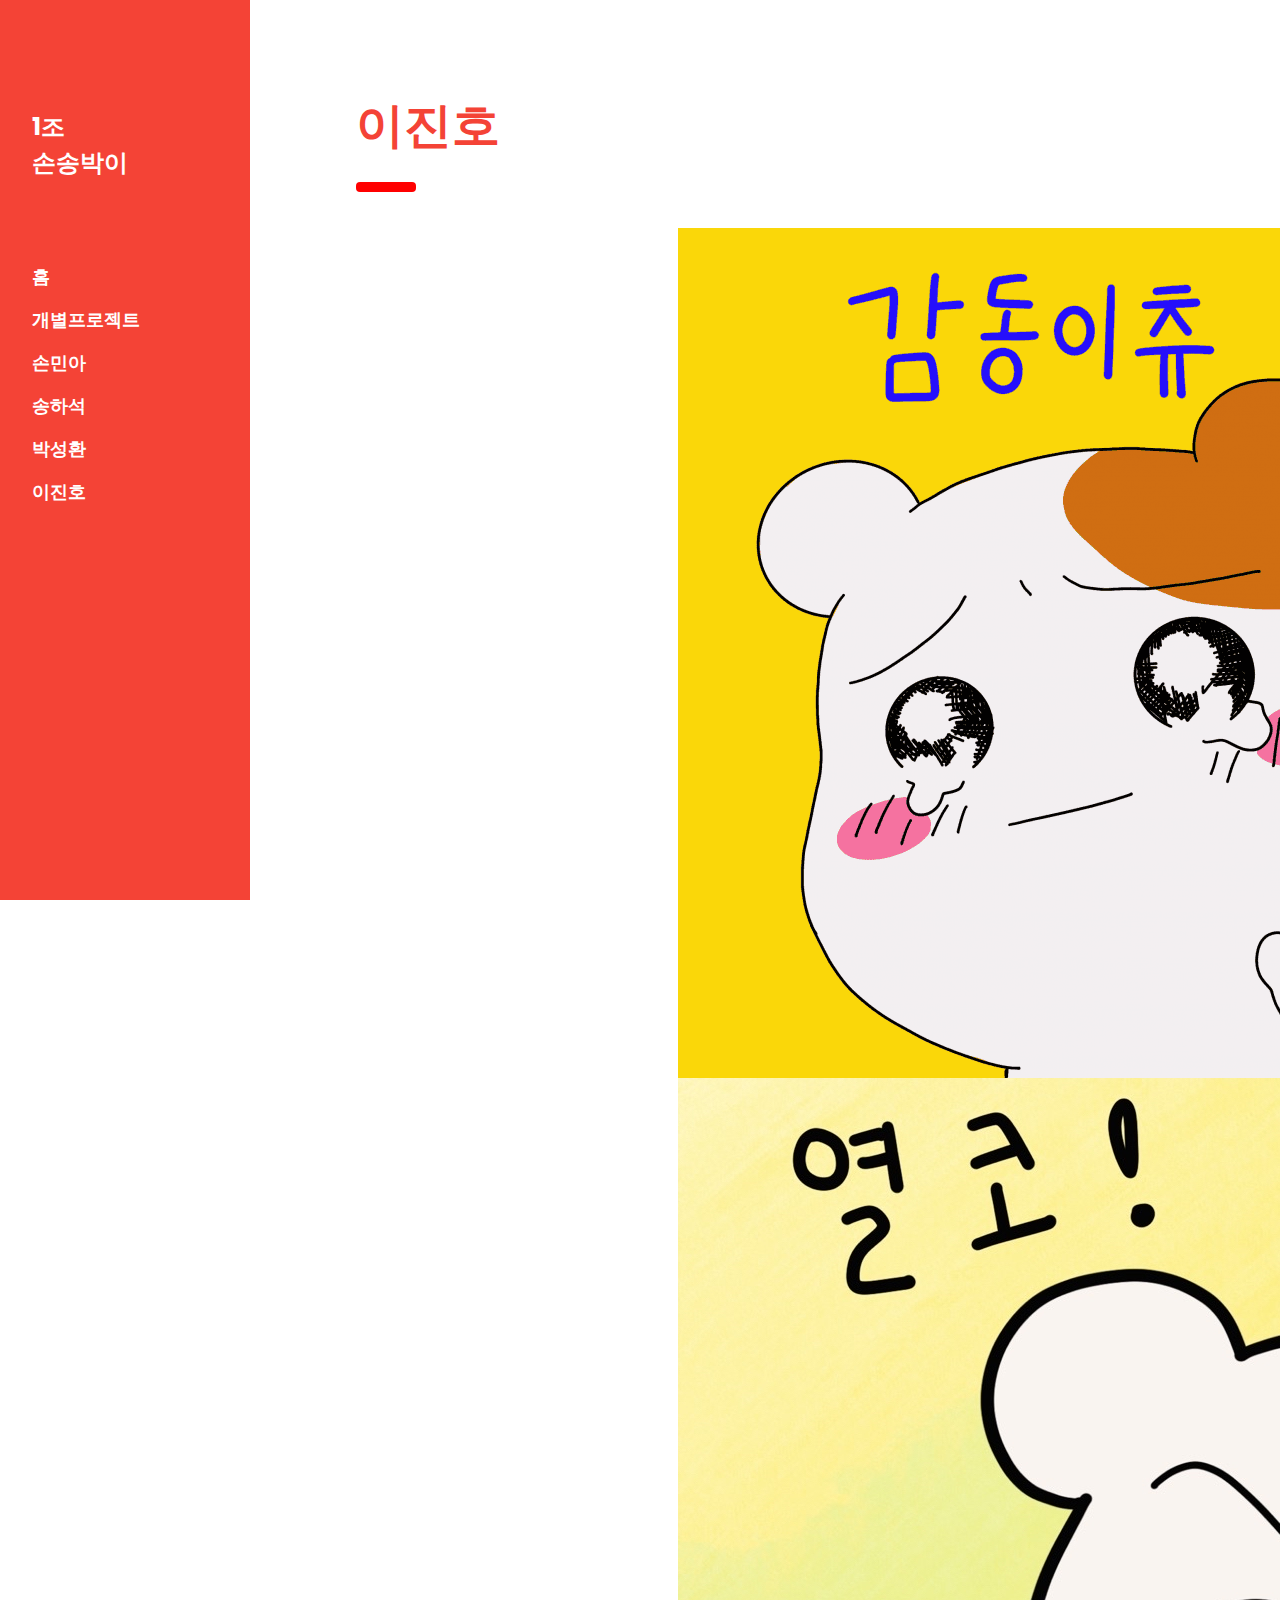
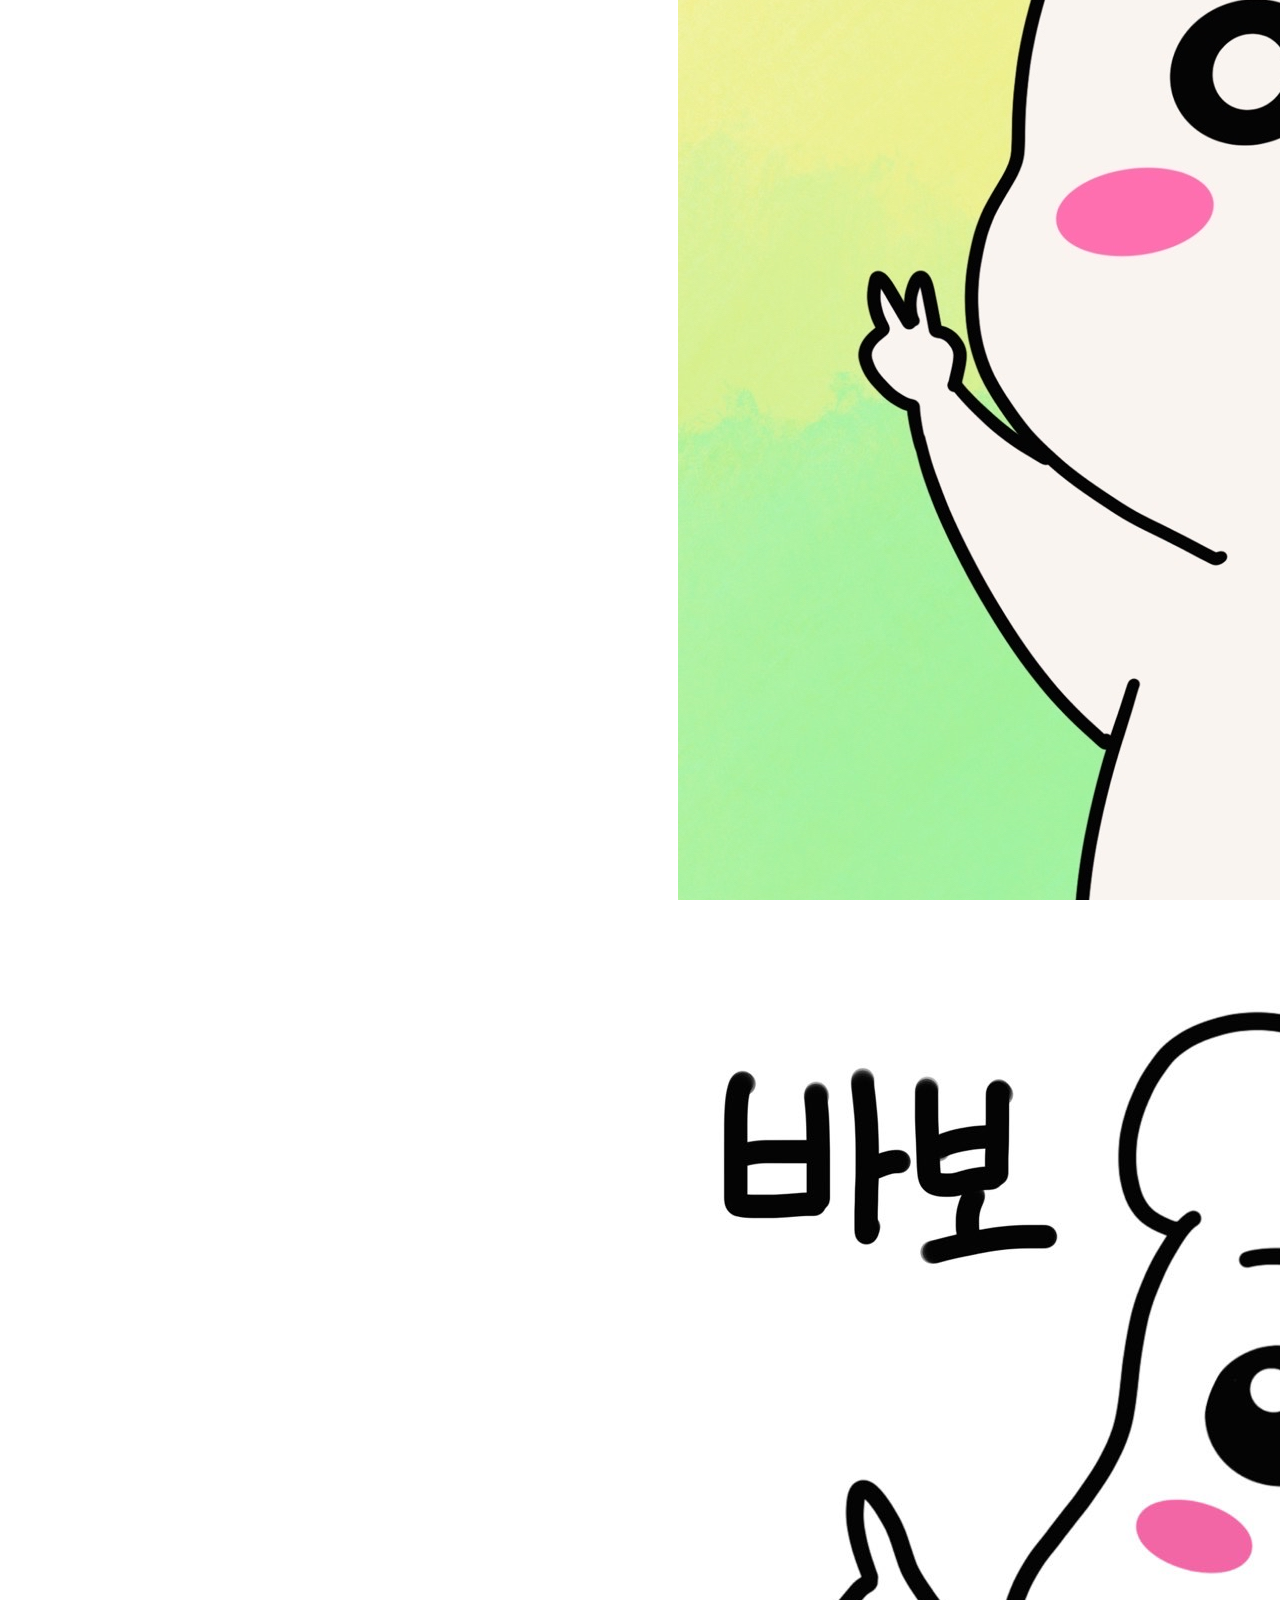
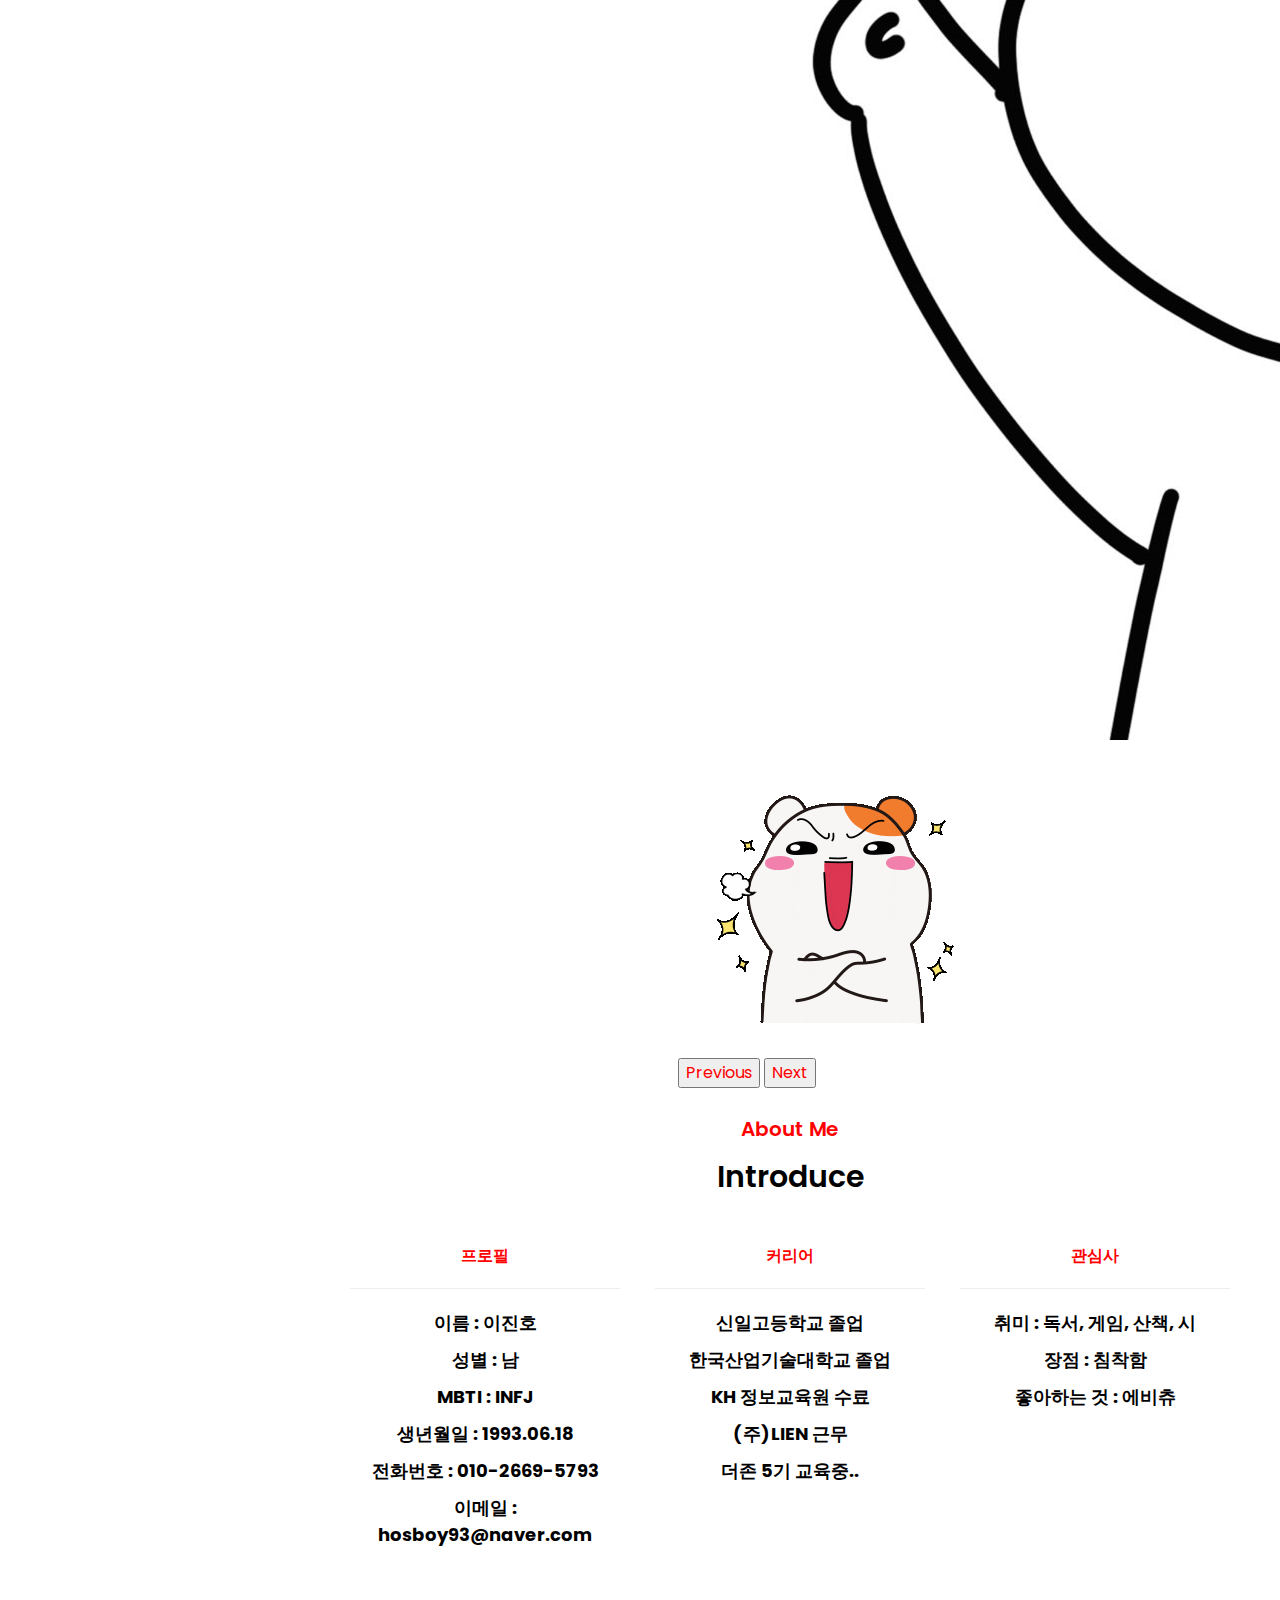
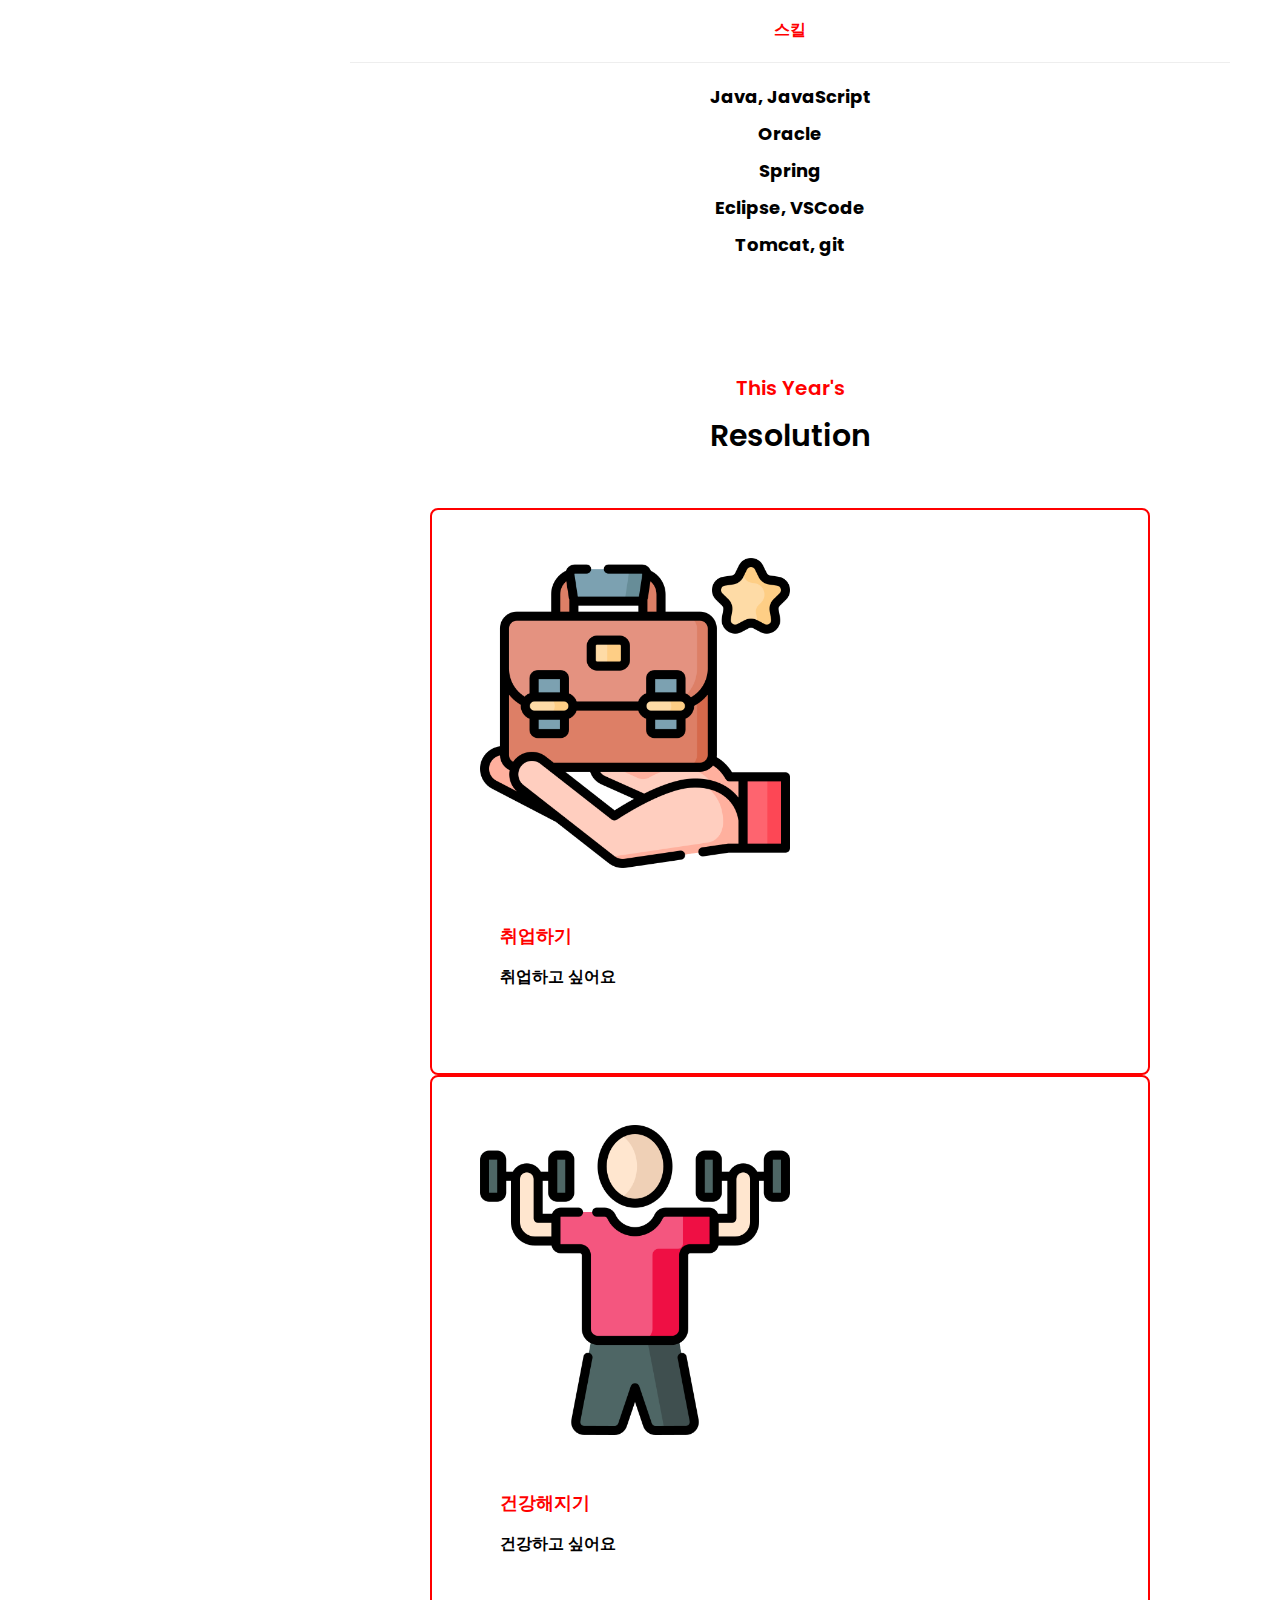
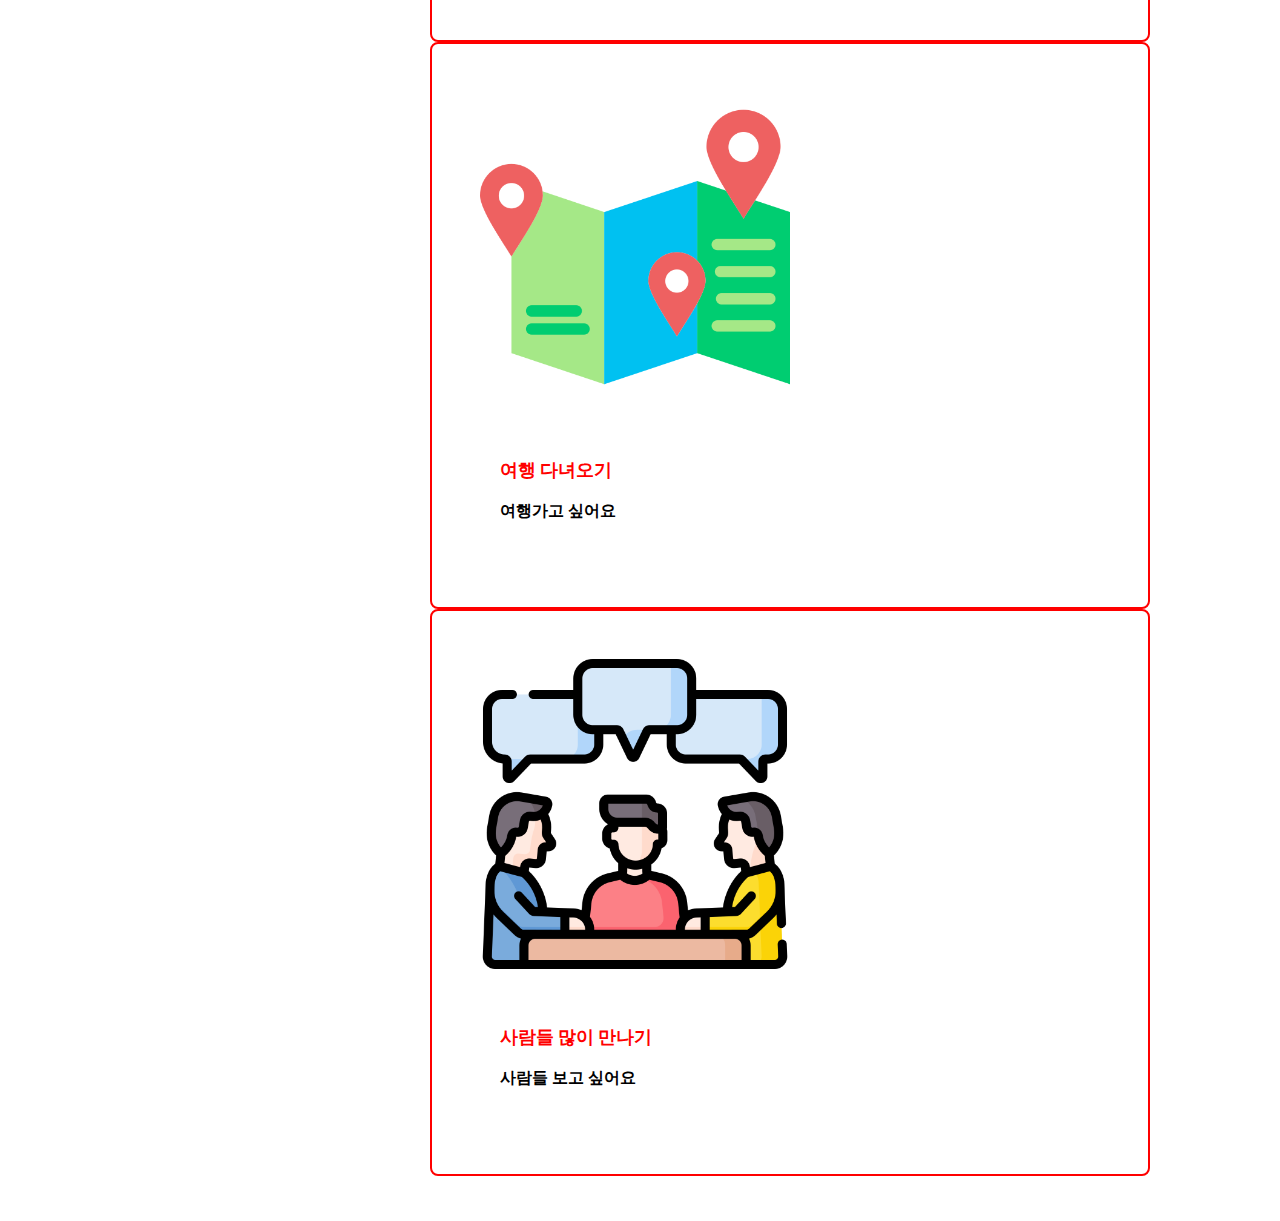
==== commit ecef3bed: "fix(shs,ljh) : 이미지 패스 변경" ====
--- a/Group_Page/ljh.html
+++ b/Group_Page/ljh.html
@@ -92,7 +92,7 @@
         onclick="w3_open()"
         >☰</a
       >
-      <span><b>손송박이</b></span>
+      <span id="titleName"><b>손송박이</b></span>
     </header>
 
     <!-- Overlay effect when opening sidebar on small screens -->
@@ -123,28 +123,28 @@
             <div class="carousel-inner">
               <div class="carousel-item active">
                 <img
-                  src="img/ljh_img/ebichu1.png"
+                  src="img/ljh/ebichu1.png"
                   class="d-block w-100"
                   alt="..."
                 />
               </div>
               <div class="carousel-item">
                 <img
-                  src="img/ljh_img/ebichu2.jpg"
+                  src="img/ljh/ebichu2.jpg"
                   class="d-block w-100"
                   alt="..."
                 />
               </div>
               <div class="carousel-item">
                 <img
-                  src="img/ljh_img/ebichu3.jpg"
+                  src="img/ljh/ebichu3.jpg"
                   class="d-block w-100"
                   alt="..."
                 />
               </div>
               <div class="carousel-item">
                 <img
-                  src="img/ljh_img/ebichu4.gif"
+                  src="img/ljh/ebichu4.gif"
                   class="d-block w-100"
                   alt="..."
                 />
--- a/Group_Page/css/ljh.css
+++ b/Group_Page/css/ljh.css
@@ -8,6 +8,10 @@
 }
 body {
   font-size: 16px;
+}
+#titleName {
+  color: white;
+  font-size: large;
 }
 .w3-half img {
   margin-bottom: -6px;
@@ -76,6 +80,10 @@
 }
 .info > div {
   margin-bottom: 10px;
+  font-size: large;
+}
+.goalContainer {
+  padding: 5% 10% 5% 10%;
 }
 .goalTitle {
   margin: 50px 0px 50px 0px;
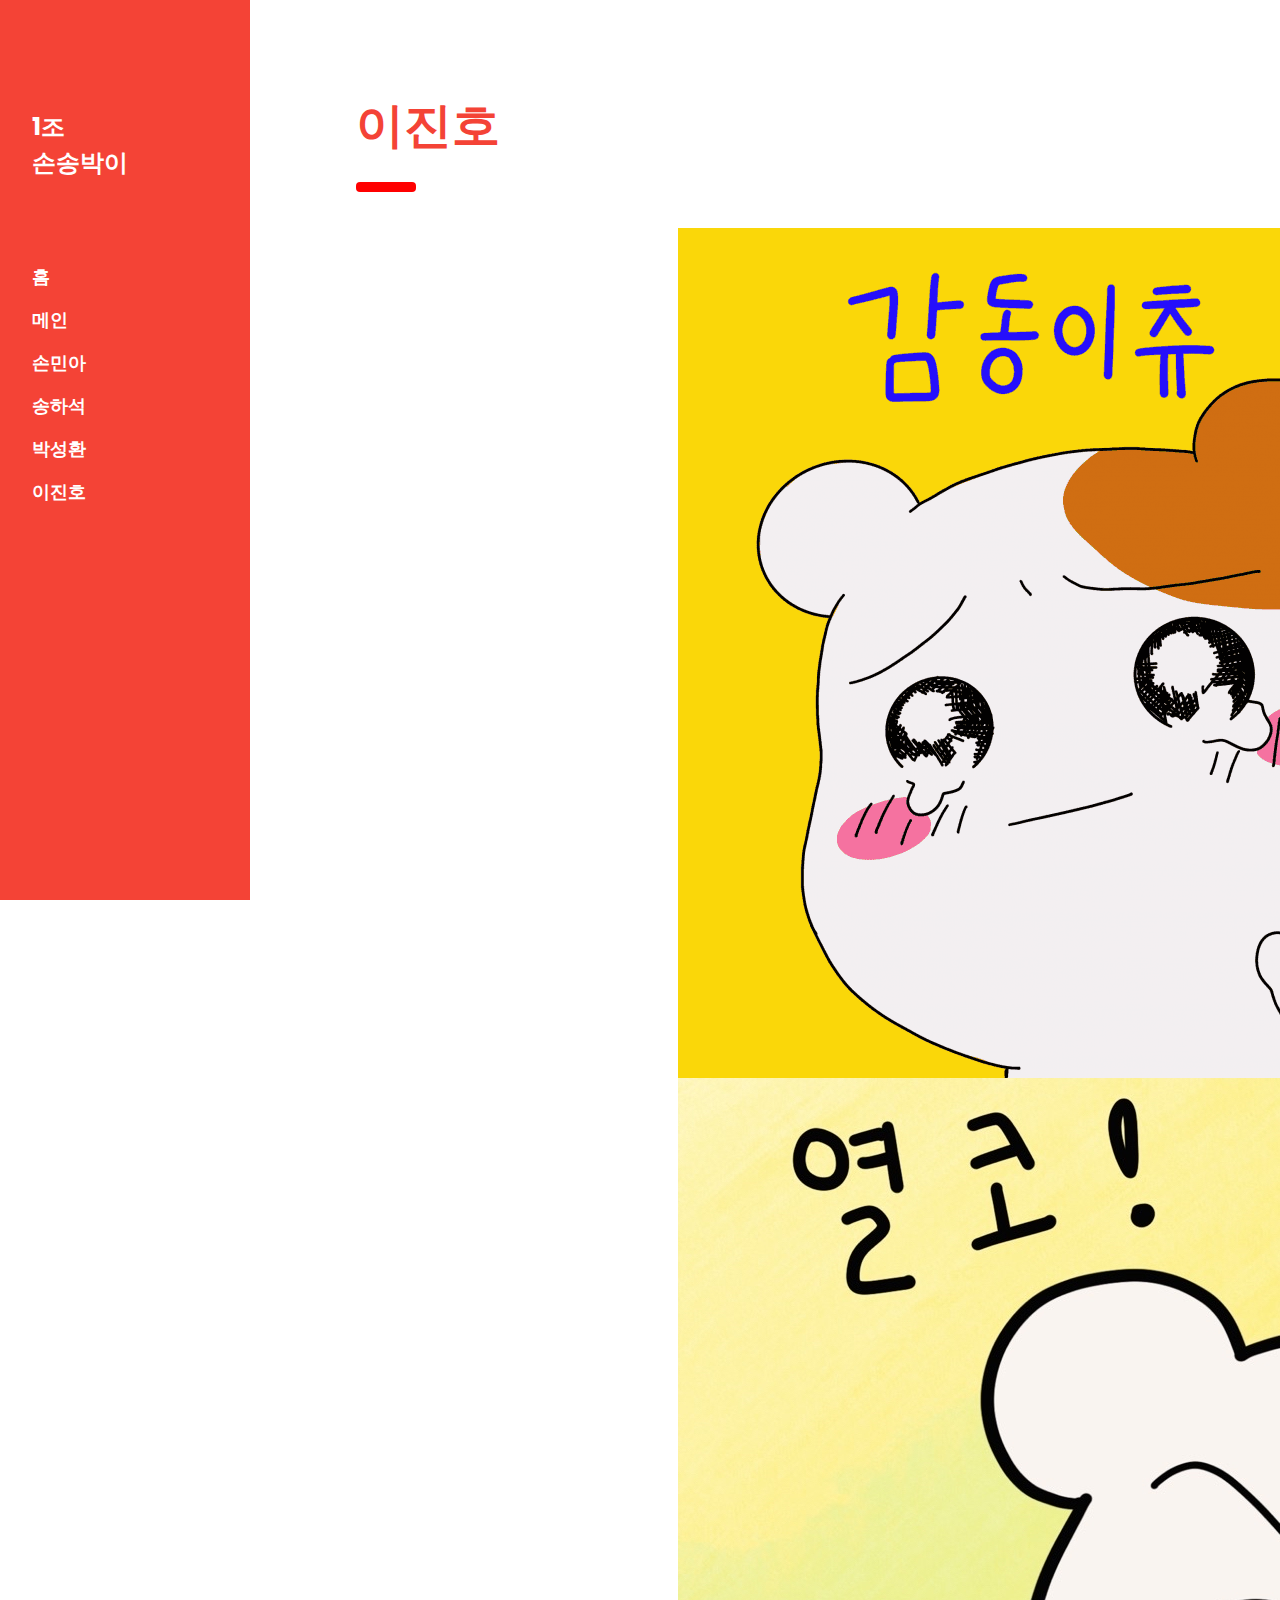
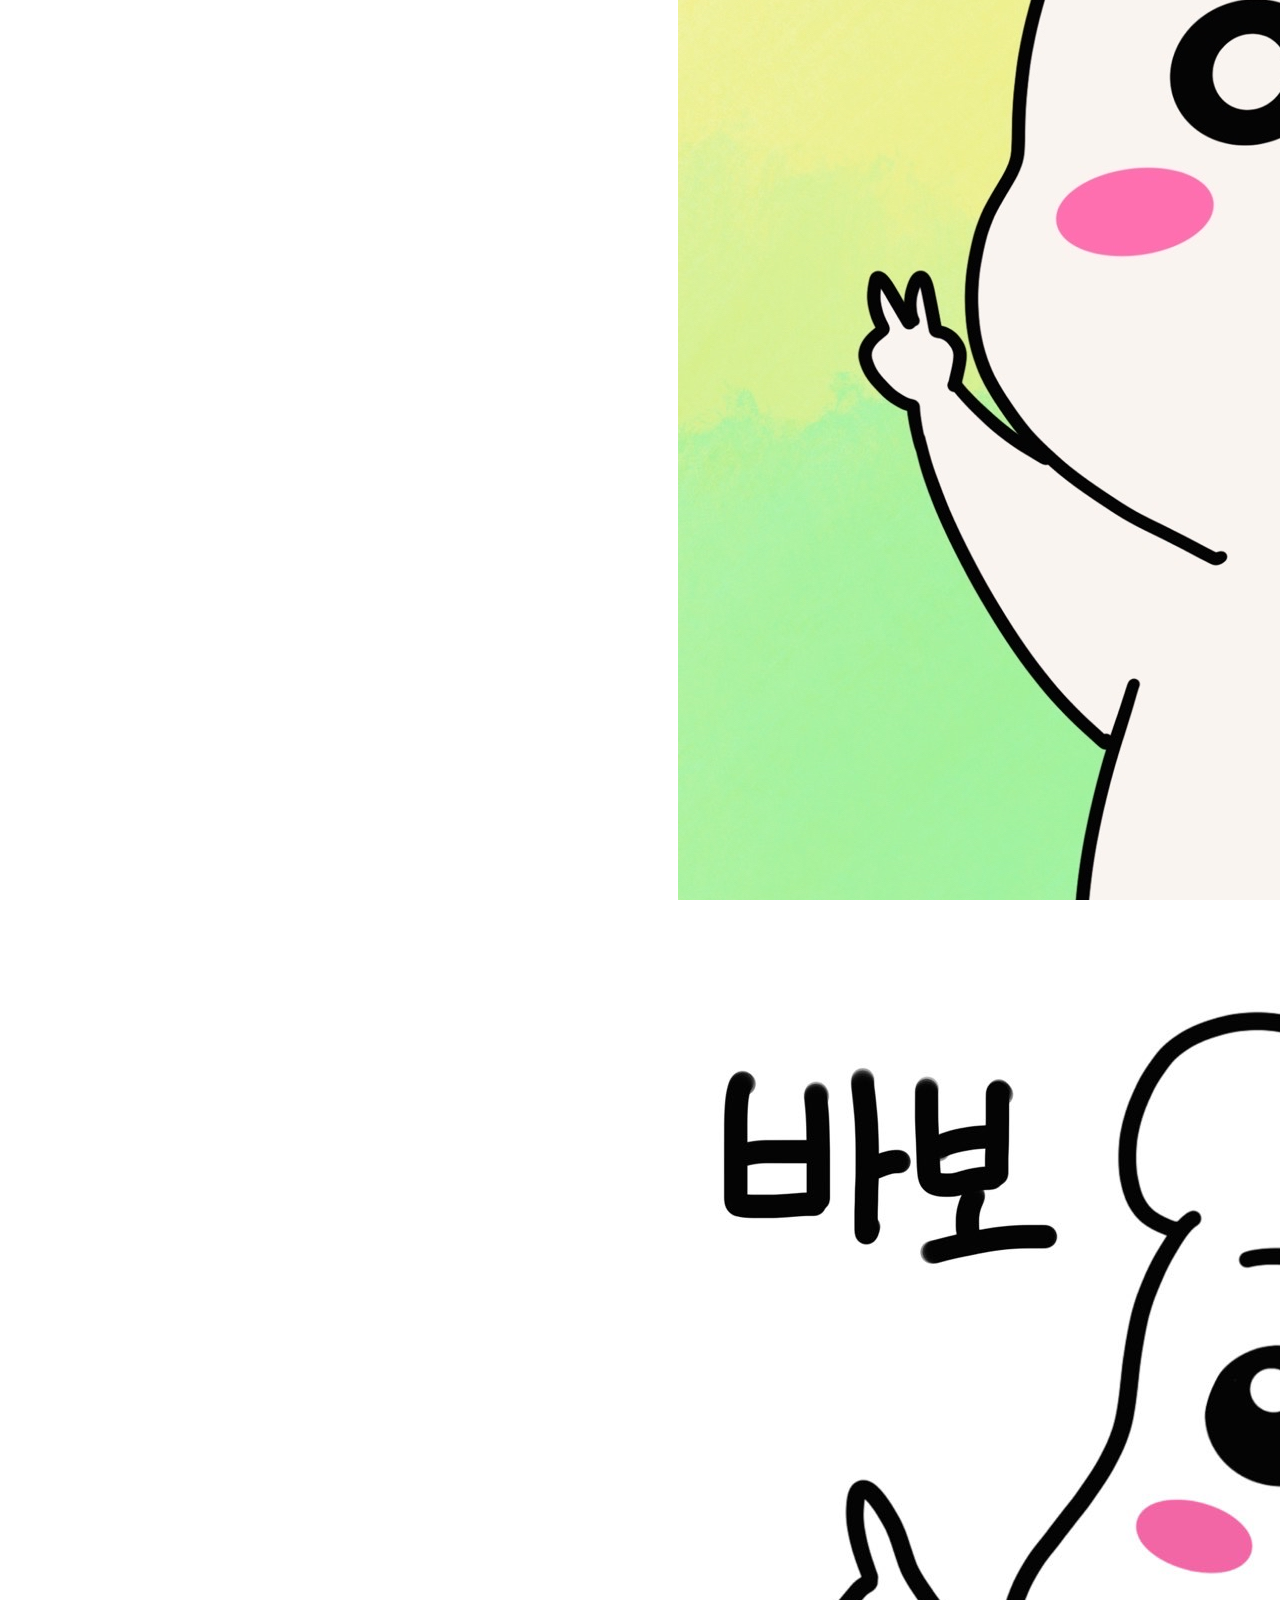
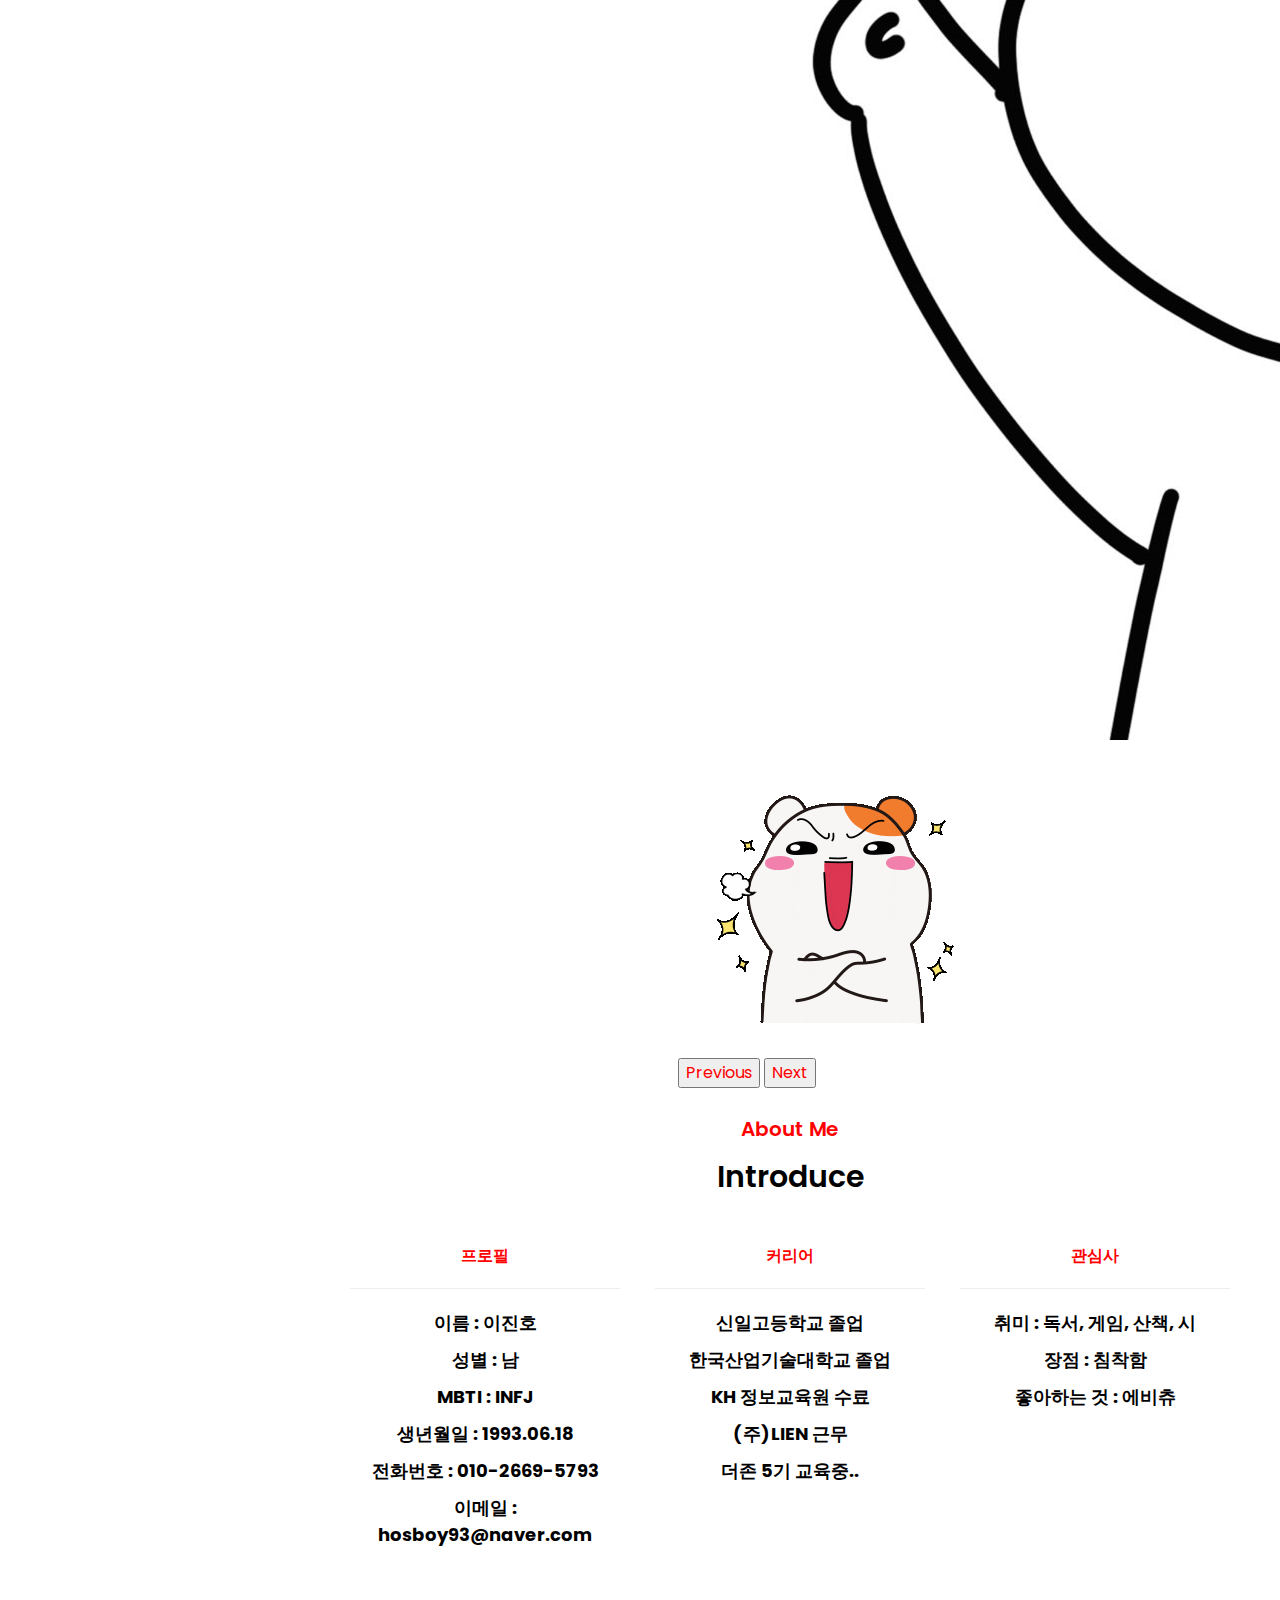
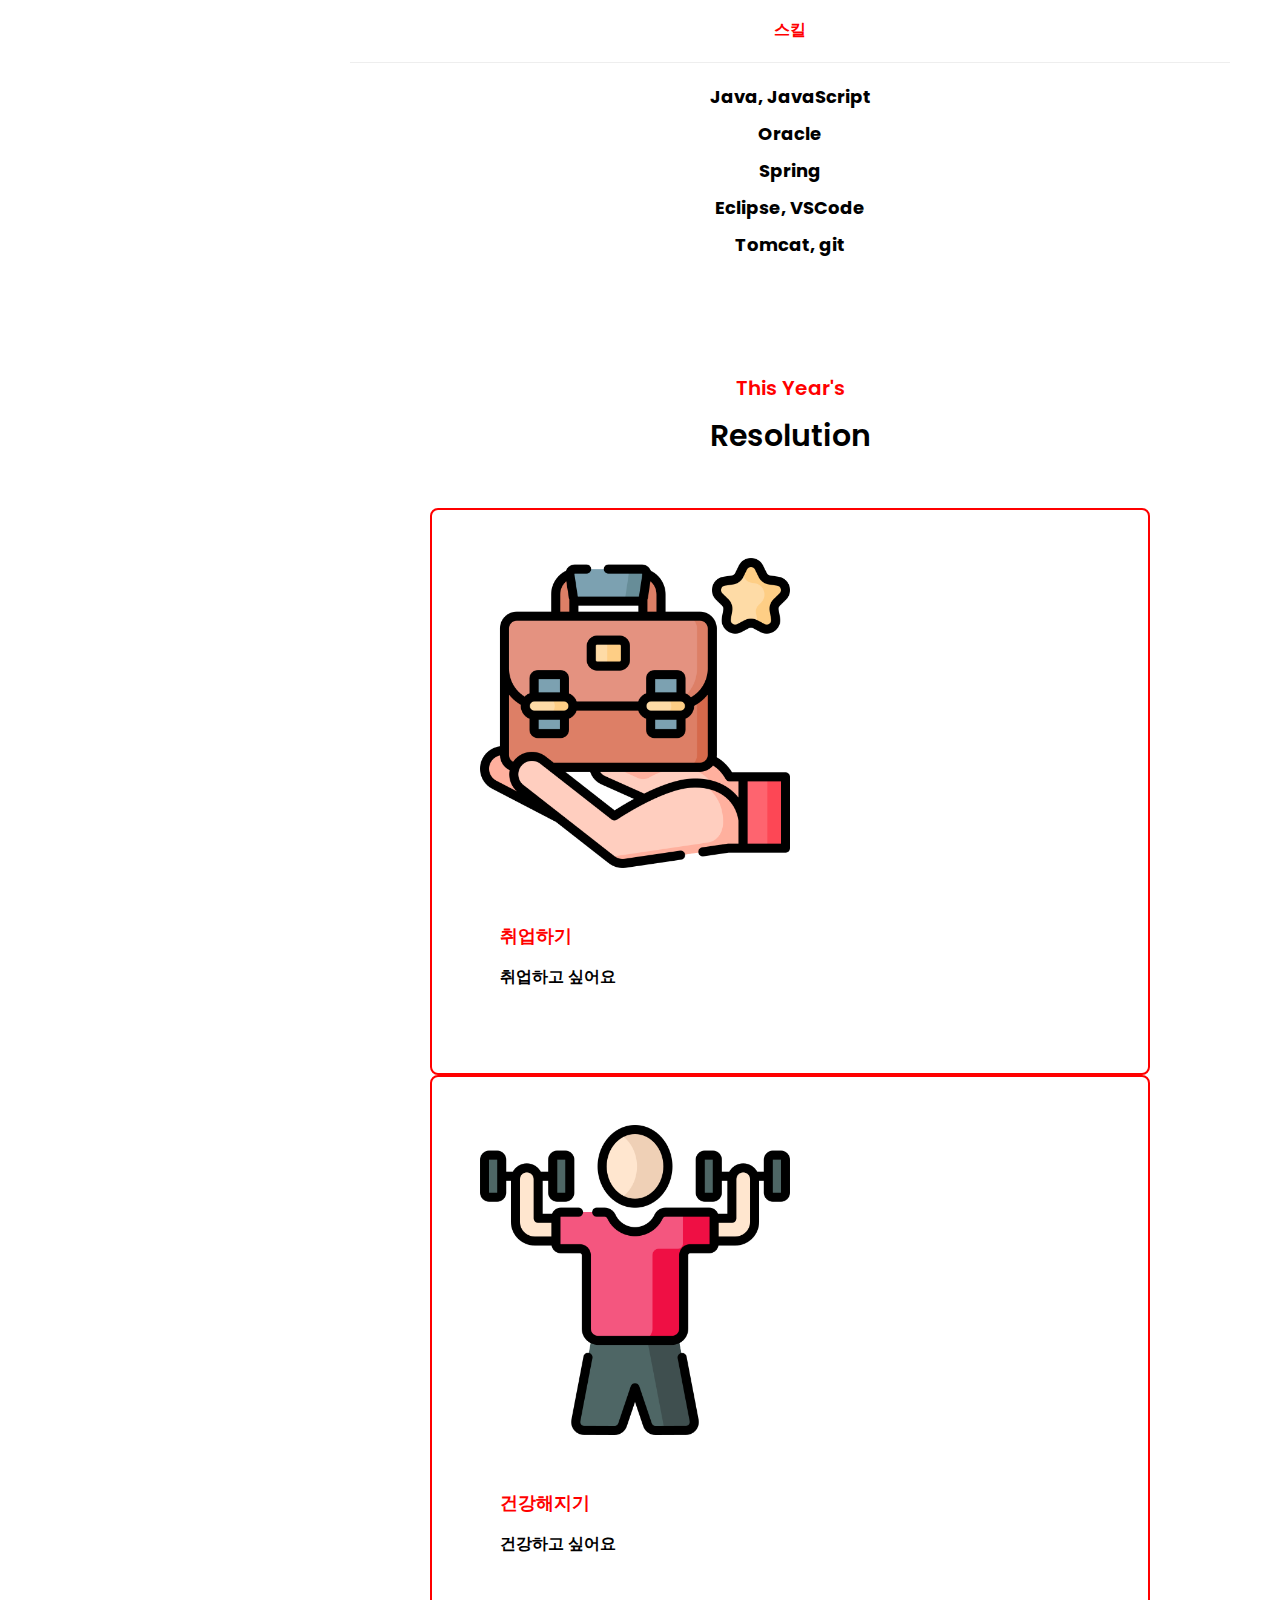
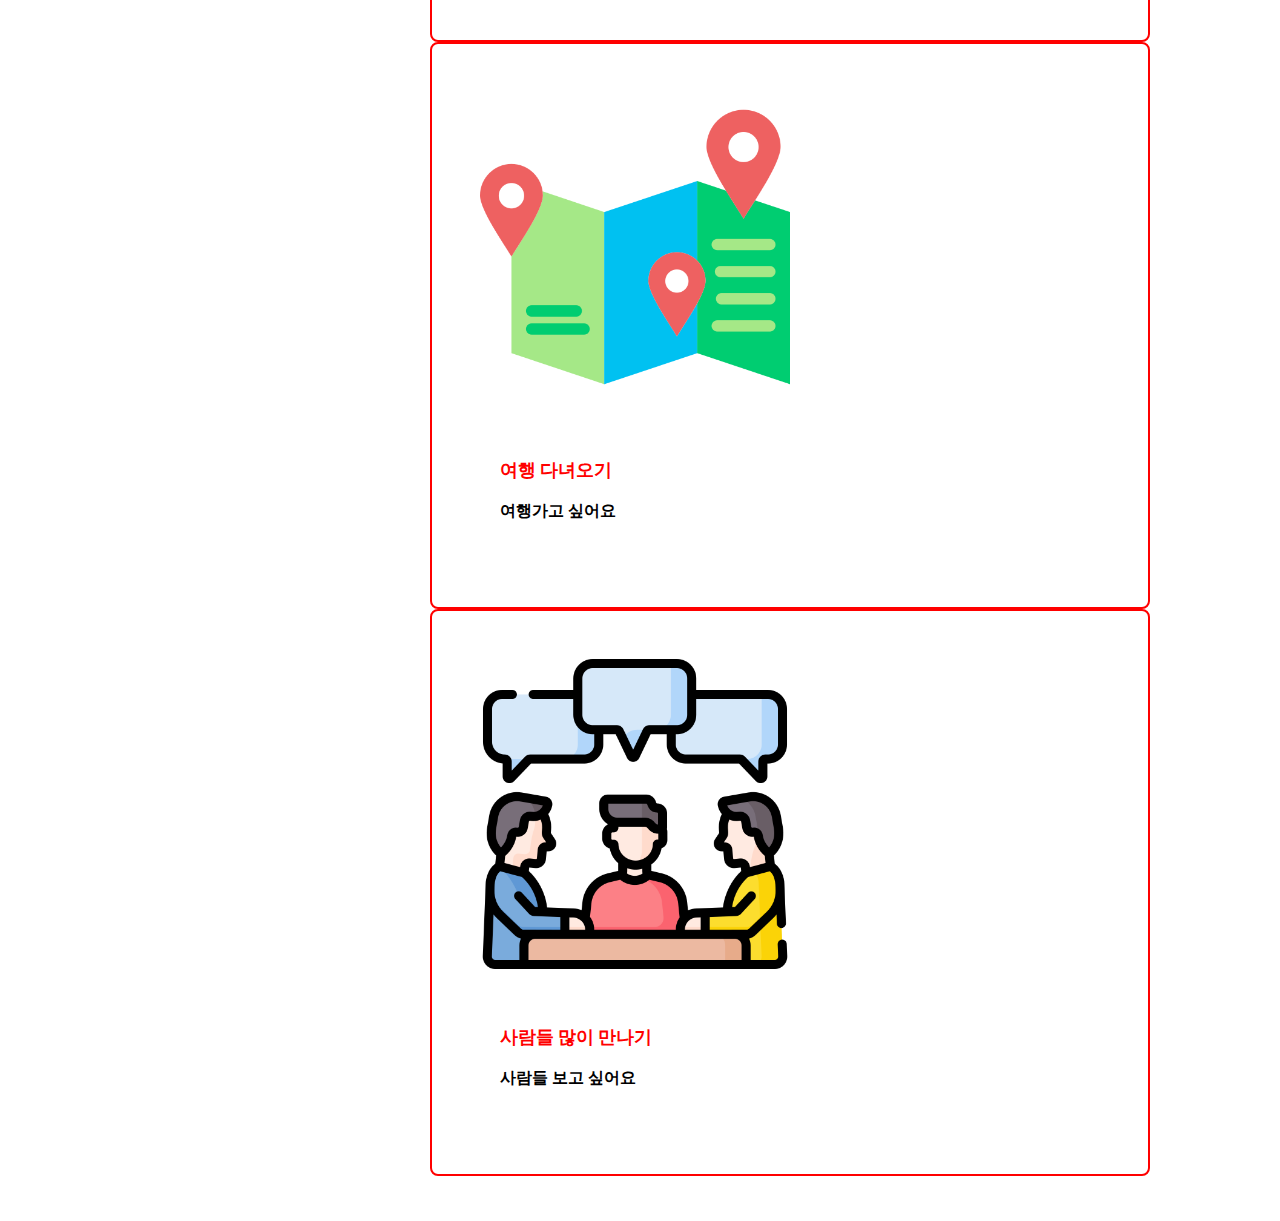
==== commit e17b3ec3: "Merge pull request #29 from Hogrii/feature_mainInfo" ====
--- a/Group_Page/ljh.html
+++ b/Group_Page/ljh.html
@@ -44,16 +44,16 @@
       </div>
       <div class="w3-bar-block">
         <a
-          href="#"
+          href="index.html"
           onclick="w3_close()"
           class="w3-bar-item w3-button w3-hover-white"
           >홈</a
         >
         <a
-          href="project.html#"
-          onclick="w3_close()"
-          class="w3-bar-item w3-button w3-hover-white"
-          >개별프로젝트</a
+          href="main.html"
+          onclick="w3_close()"
+          class="w3-bar-item w3-button w3-hover-white"
+          >메인</a
         >
         <a
           href="sma.html"
@@ -236,7 +236,7 @@
           <div class="col">
             <div class="card">
               <img
-                src="img/ljh_img/company_icon.png"
+                src="img/ljh/company_icon.png"
                 class="card-img-top"
                 alt="..."
               />
@@ -249,7 +249,7 @@
           <div class="col">
             <div class="card">
               <img
-                src="img/ljh_img/health_icon.png"
+                src="img/ljh/health_icon.png"
                 class="card-img-top"
                 alt="..."
               />
@@ -262,7 +262,7 @@
           <div class="col">
             <div class="card">
               <img
-                src="img/ljh_img/travle_icon.png"
+                src="img/ljh/travle_icon.png"
                 class="card-img-top"
                 alt="..."
               />
@@ -274,11 +274,7 @@
           </div>
           <div class="col">
             <div class="card">
-              <img
-                src="img/ljh_img/meet_icon.png"
-                class="card-img-top"
-                alt="..."
-              />
+              <img src="img/ljh/meet_icon.png" class="card-img-top" alt="..." />
               <div class="card-body">
                 <h5 class="card-title">사람들 많이 만나기</h5>
                 <p class="card-text">사람들 보고 싶어요</p>
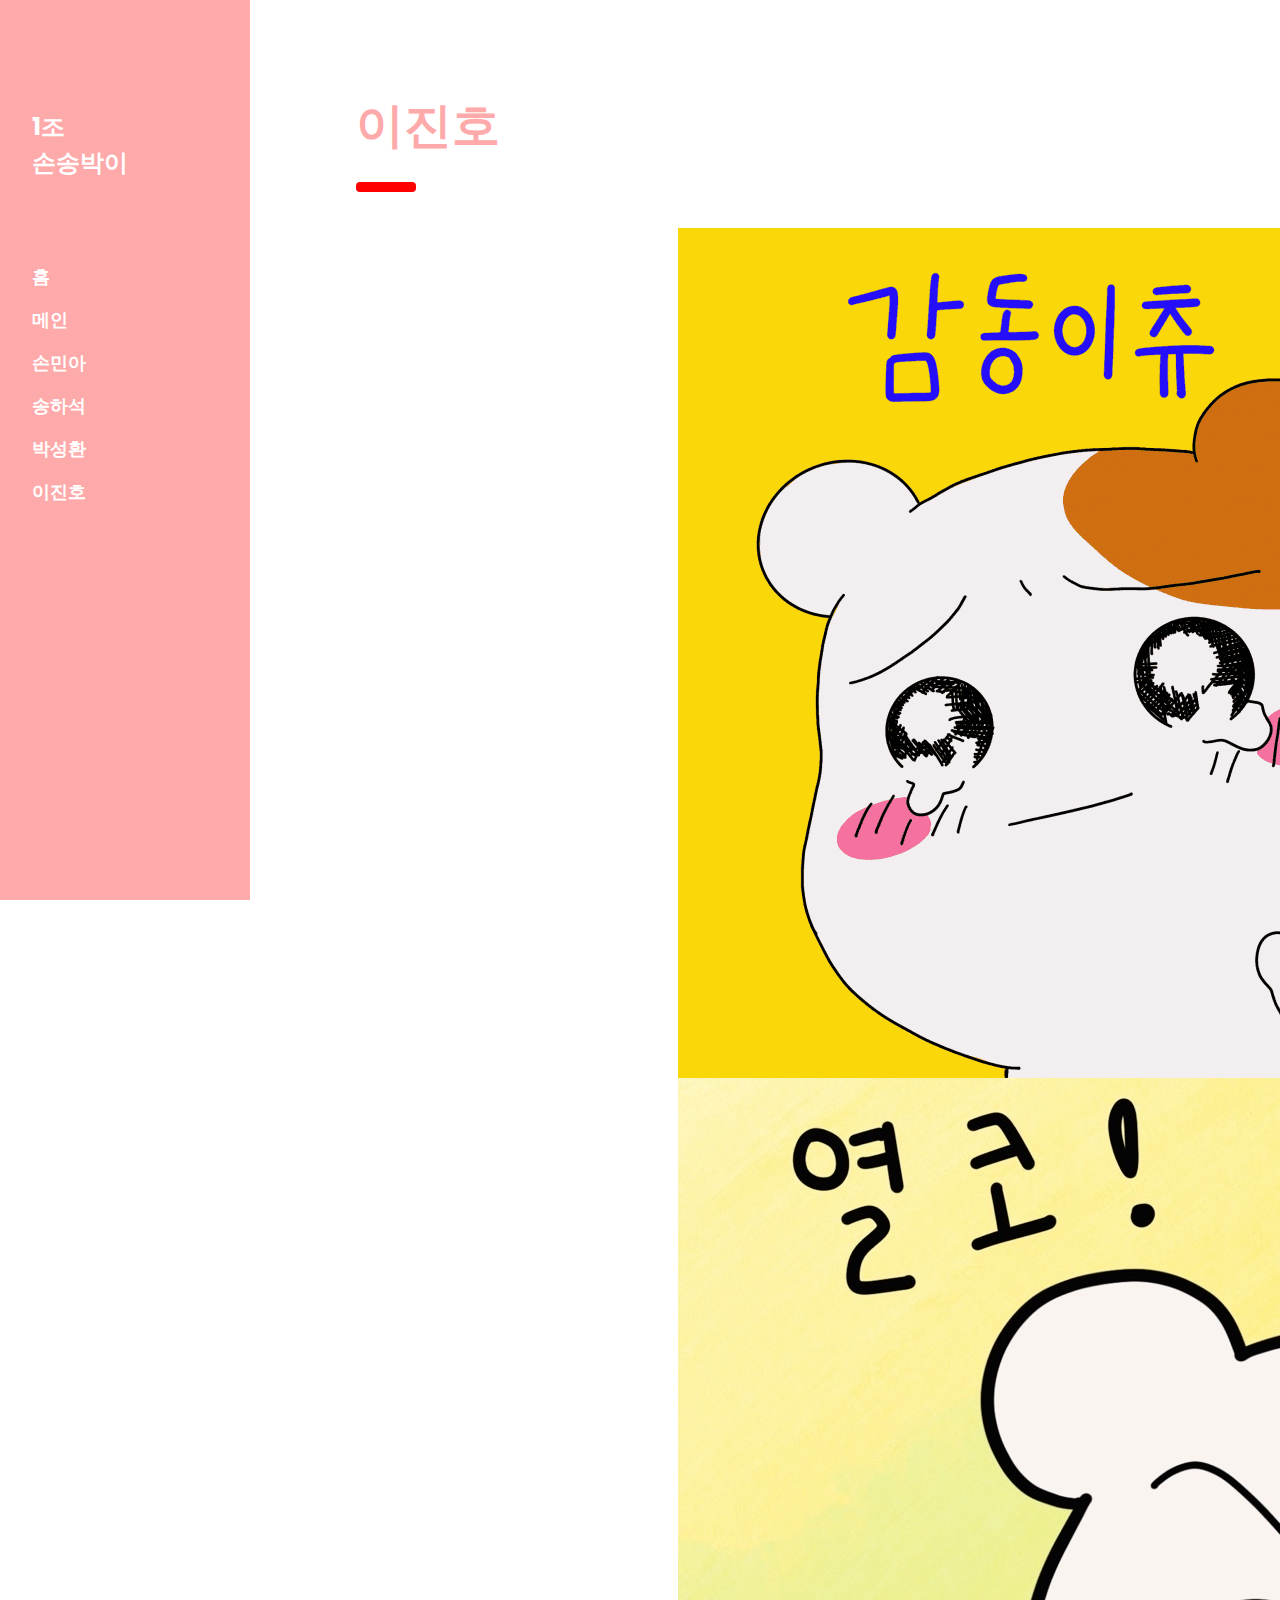
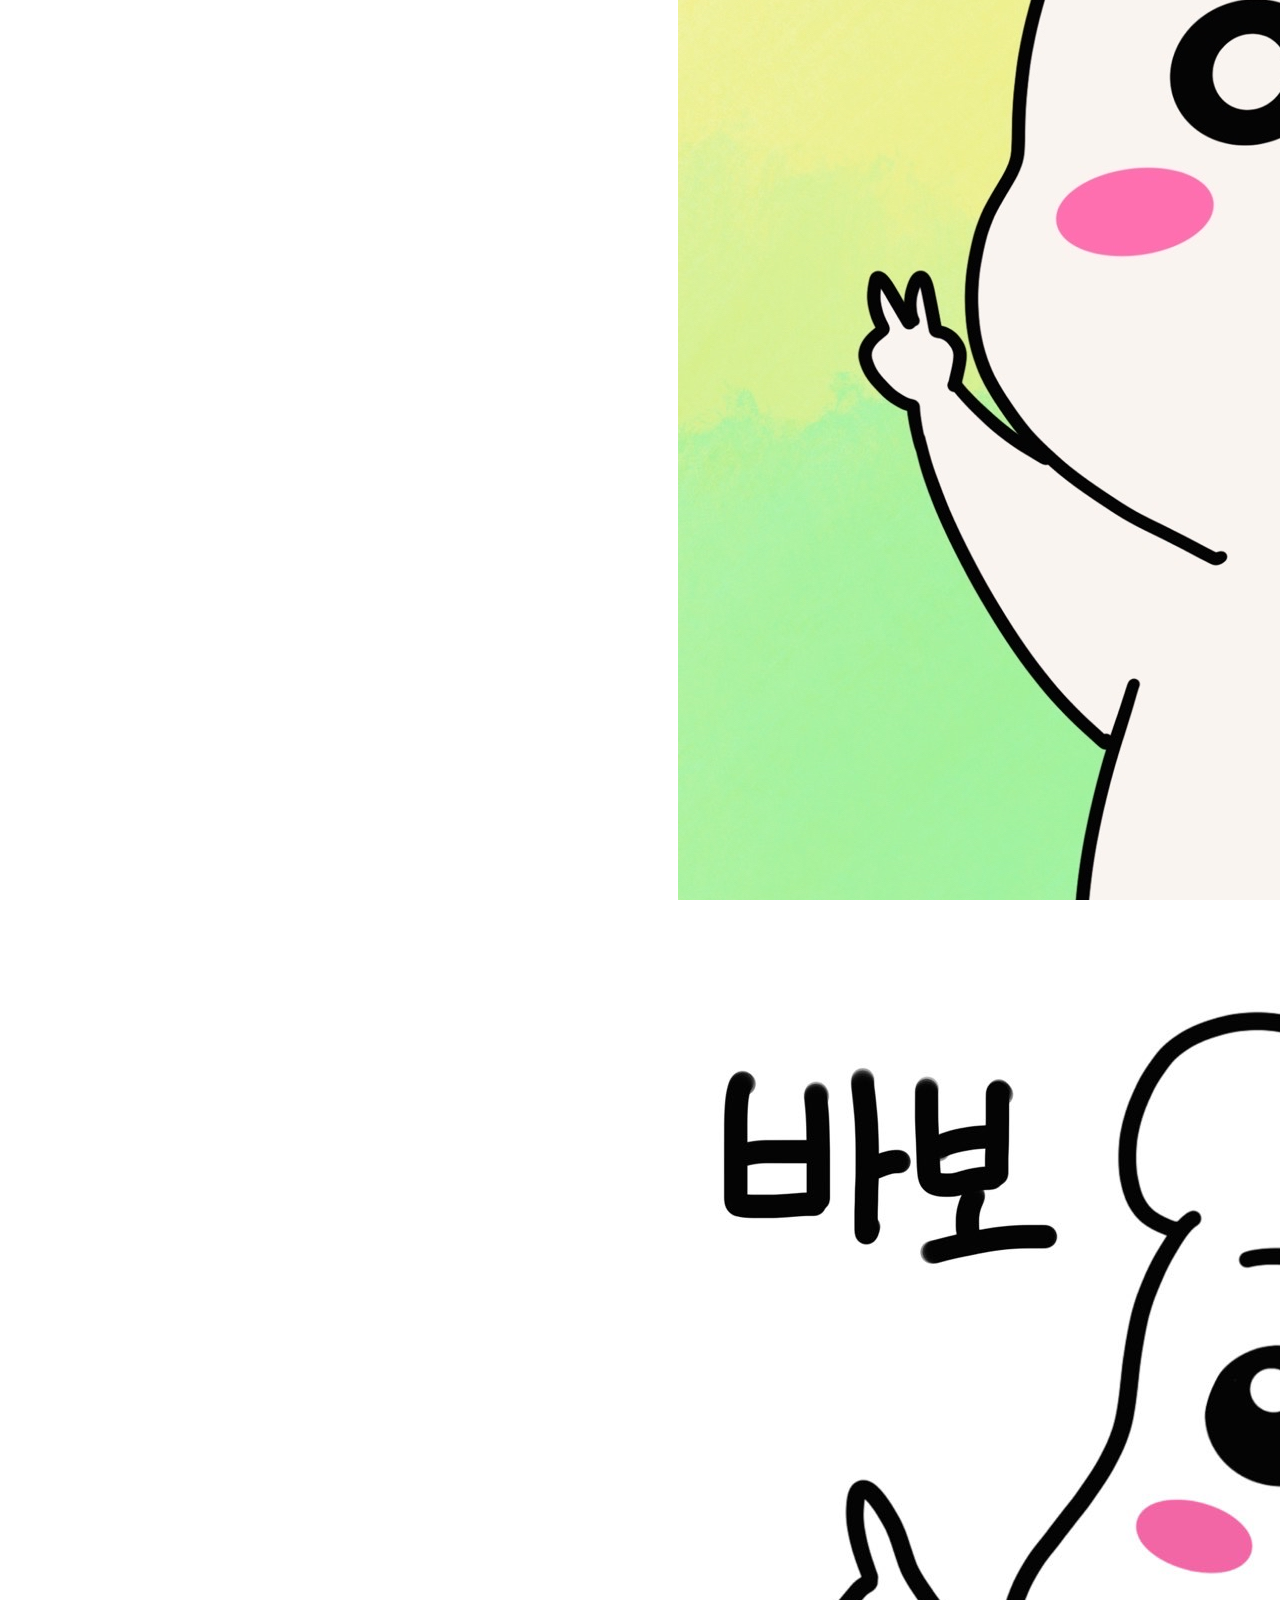
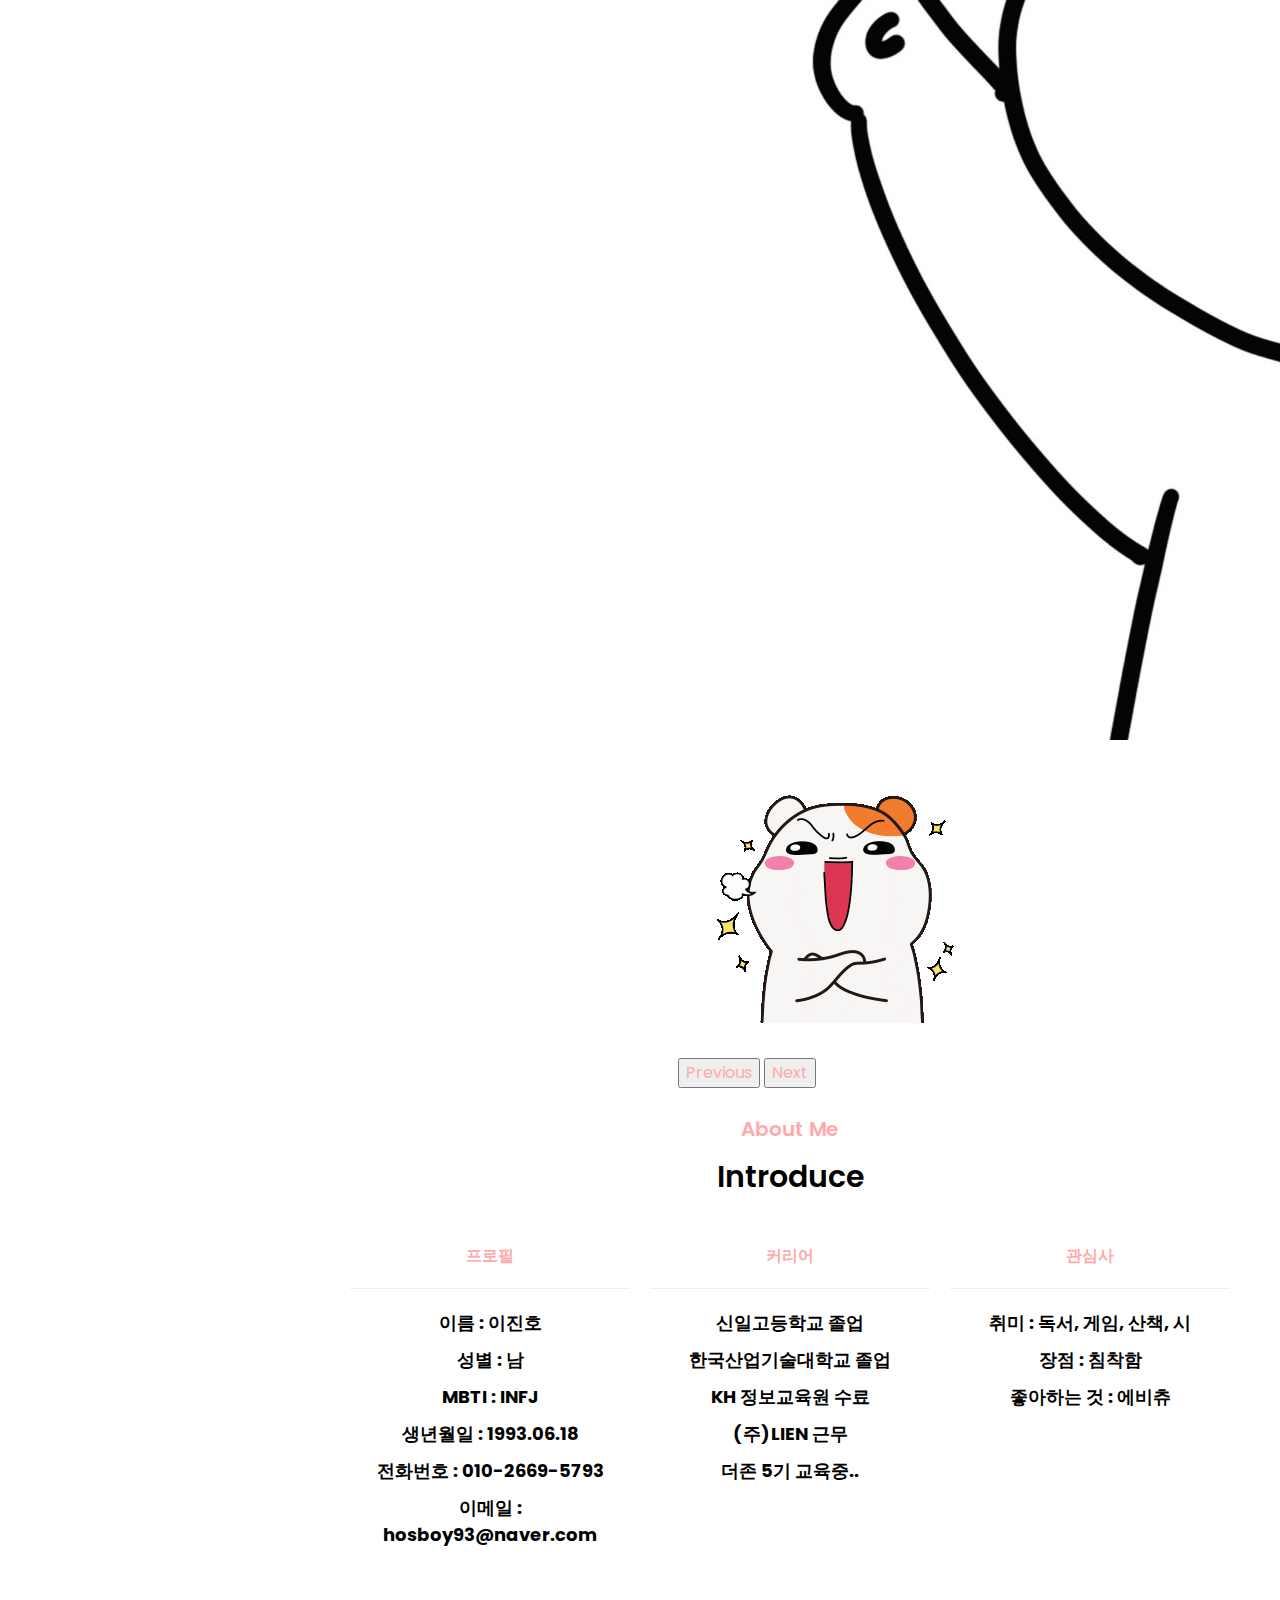
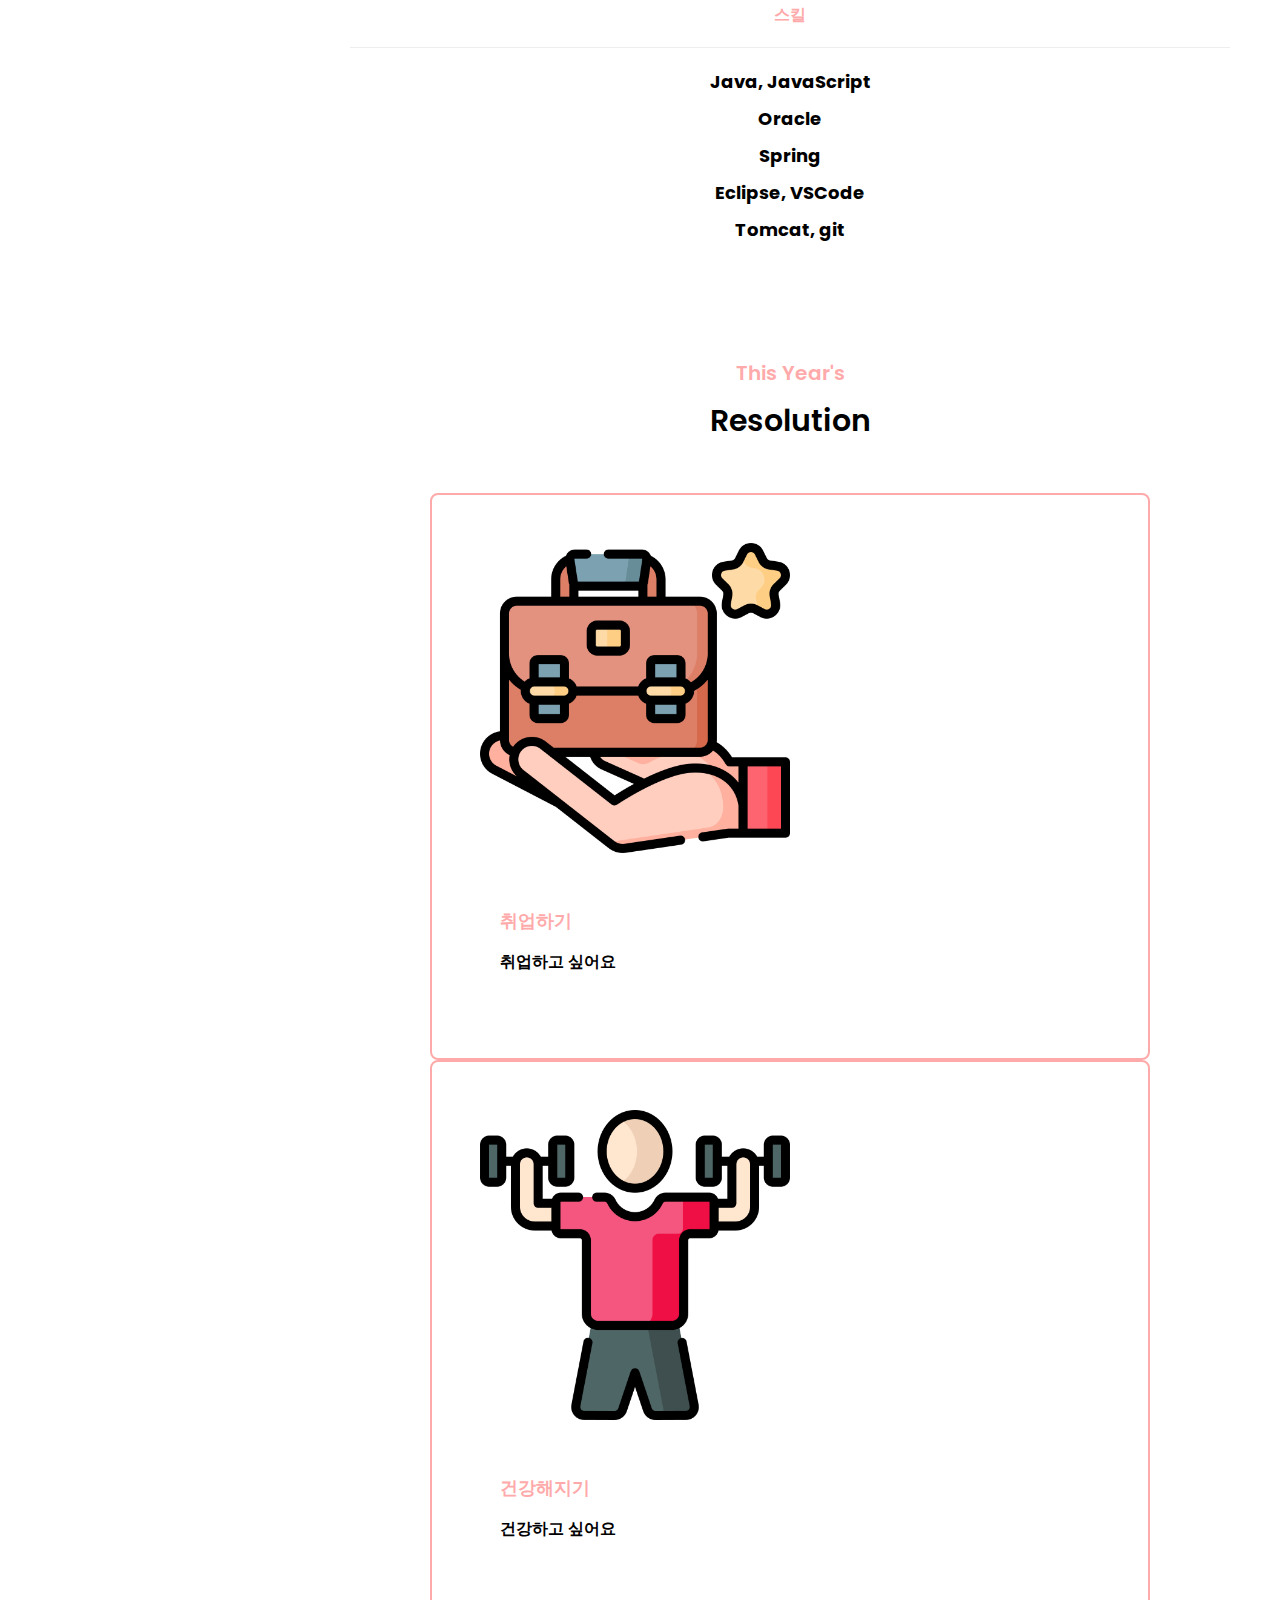
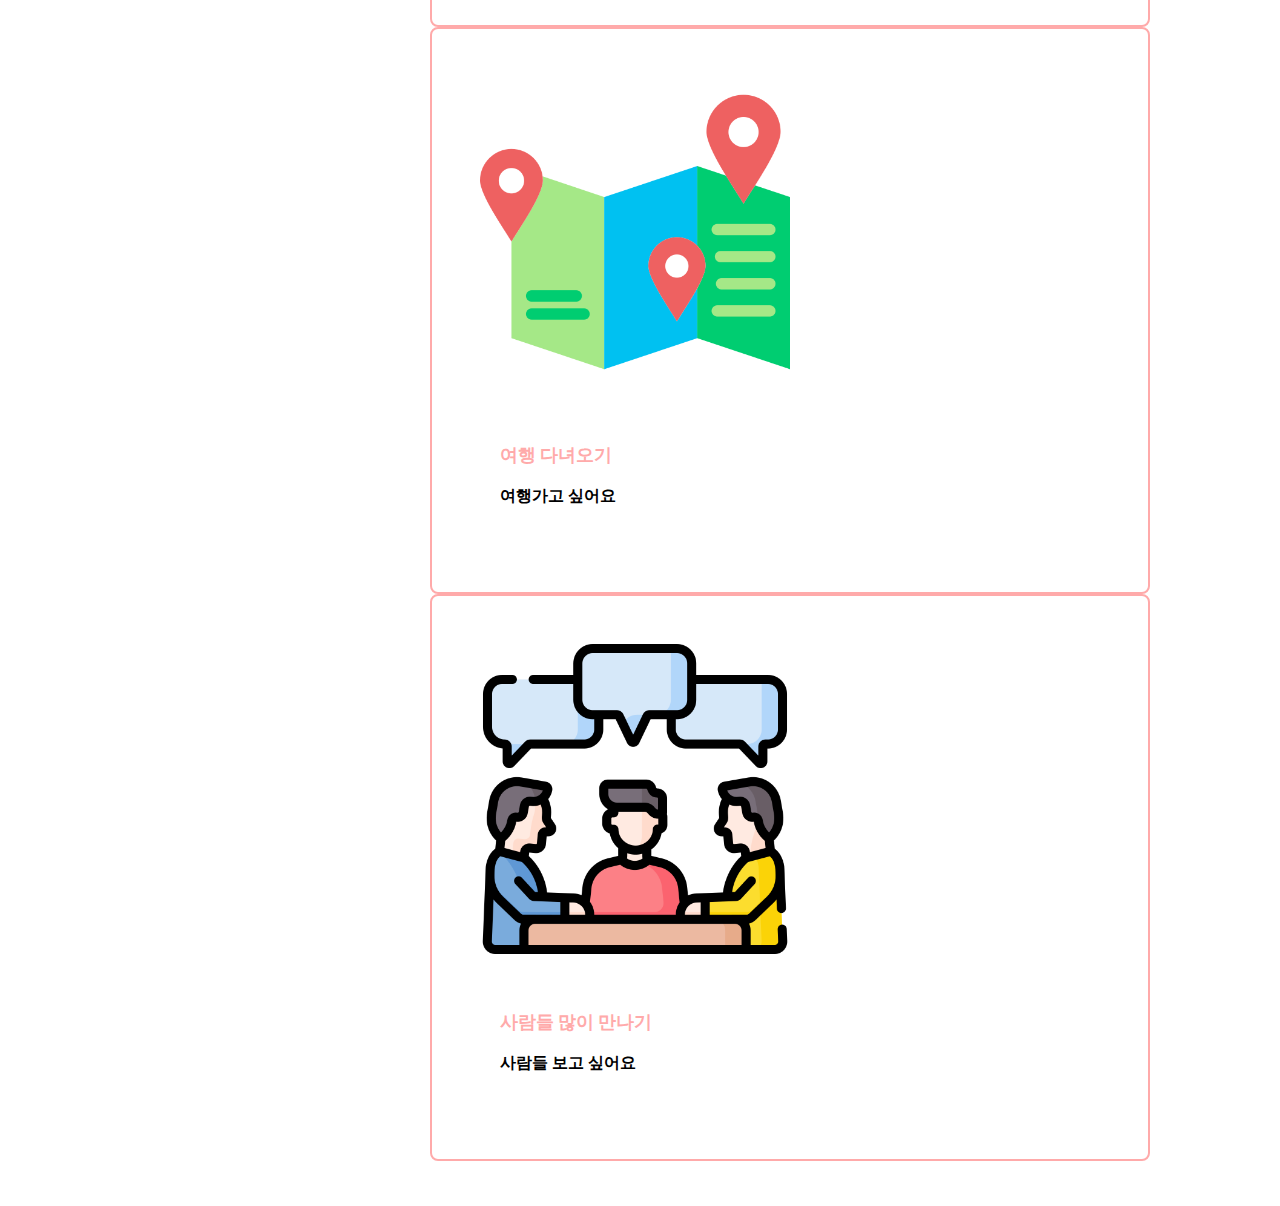
==== commit 579083da: "feat(all) : 메인컬러 변경" ====
--- a/Group_Page/ljh.html
+++ b/Group_Page/ljh.html
@@ -108,7 +108,9 @@
     <div class="w3-main" style="margin-left: 340px; margin-right: 40px">
       <!-- Header -->
       <div class="w3-container" style="margin-top: 80px" id="showcase">
-        <h1 class="w3-xxxlarge w3-text-red"><b>이진호</b></h1>
+        <h1 class="w3-xxxlarge w3-text" style="color: #ffaaaa">
+          <b>이진호</b>
+        </h1>
         <hr style="width: 50px; border: 5px solid red" class="w3-round" />
       </div>
       <!-- About Me start-->
--- a/Group_Page/css/ljh.css
+++ b/Group_Page/css/ljh.css
@@ -28,7 +28,7 @@
   font-weight: 600;
 }
 #about {
-  color: red;
+  color: #ffaaaa;
 }
 .introduceContainer {
   width: 100%;
@@ -55,13 +55,13 @@
 }
 span,
 hr {
-  color: red;
+  color: #ffaaaa;
 }
 .introduceList {
   width: 100%;
   display: flex;
   flex-wrap: wrap;
-  gap: 1rem;
+  /* gap: 1rem; */
 }
 .introduceList > div {
   text-align: center;
@@ -92,13 +92,13 @@
   padding: 20px;
 }
 .card-title {
-  color: red;
+  color: #ffaaaa;
   font-weight: 600;
 }
 .card {
   padding: 48px;
   border-radius: 8px;
-  border: 2px solid red;
+  border: 2px solid #ffaaaa;
 }
 .card > img {
   width: 50%;
@@ -110,3 +110,9 @@
   margin-top: 16px;
   font-weight: 600;
 }
+
+.w3-red,
+.w3-hover-red:hover {
+  color: #fff !important;
+  background-color: #ffaaaa !important;
+}
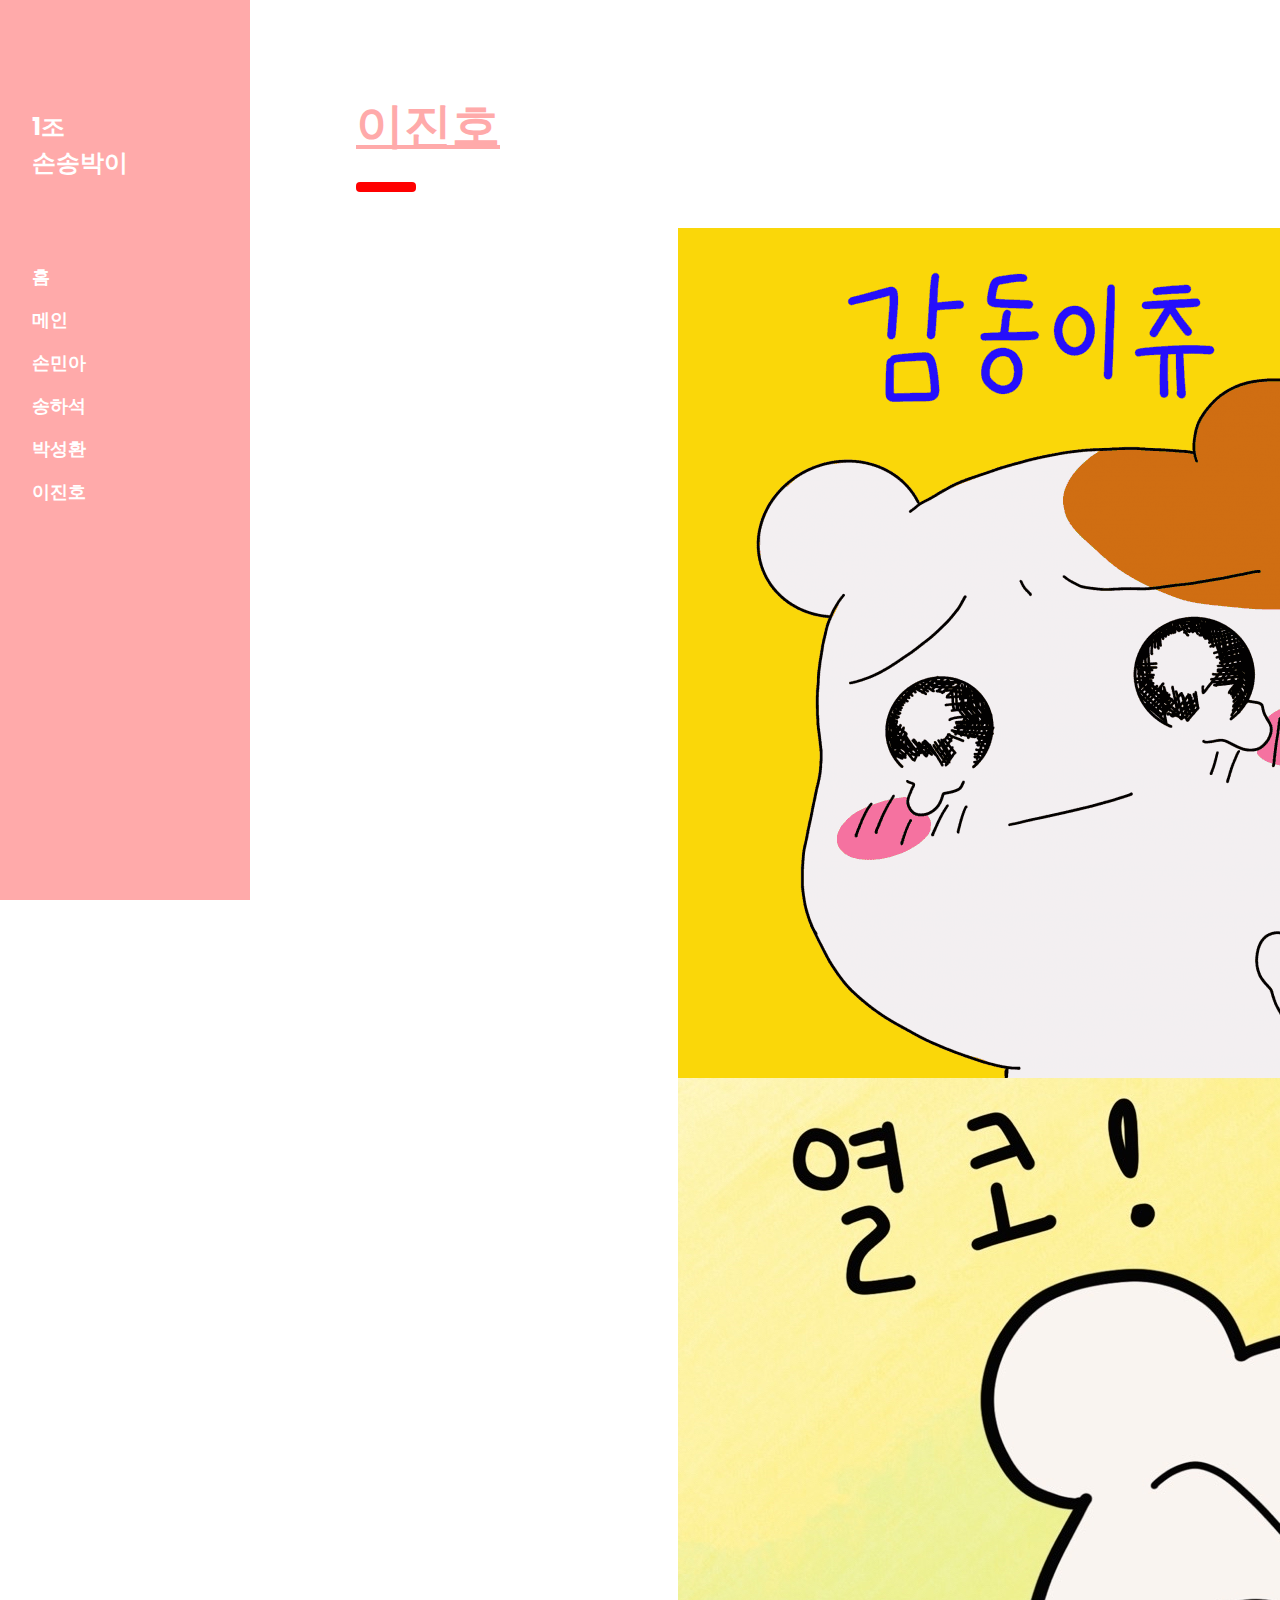
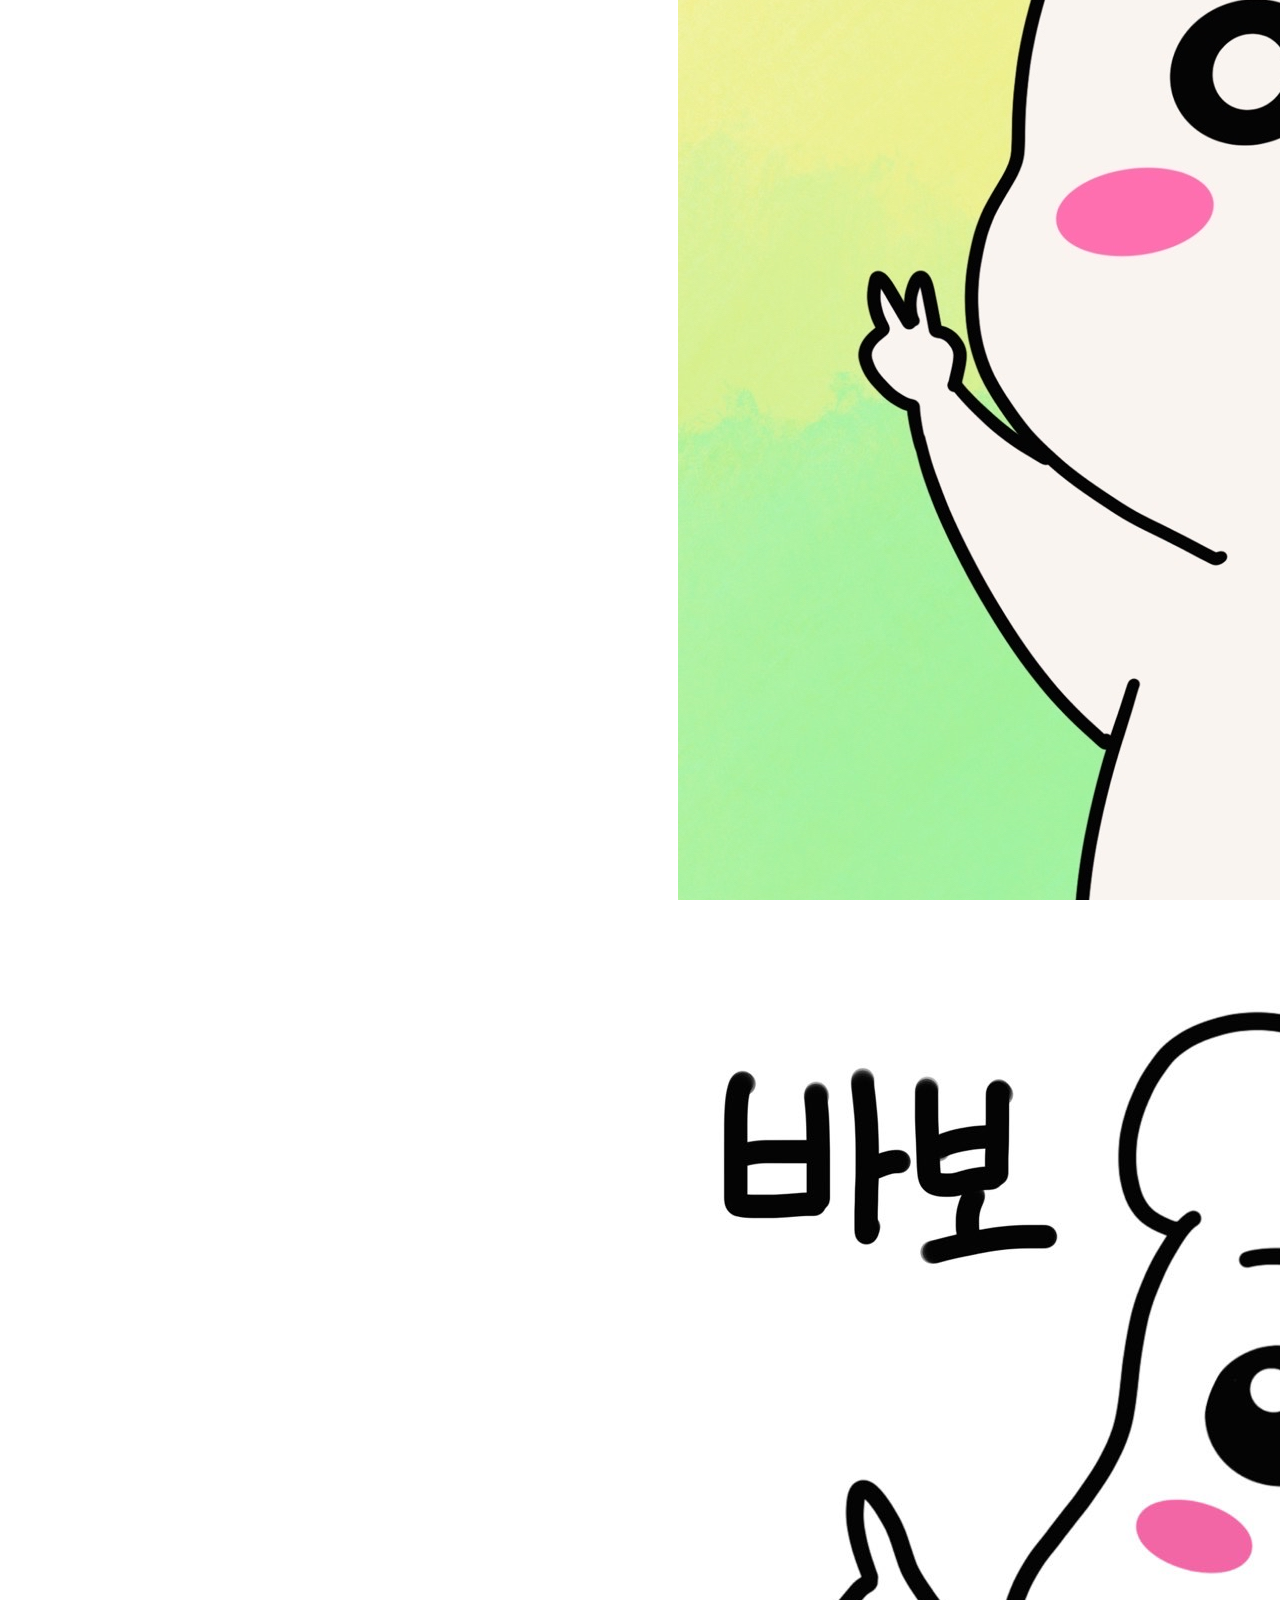
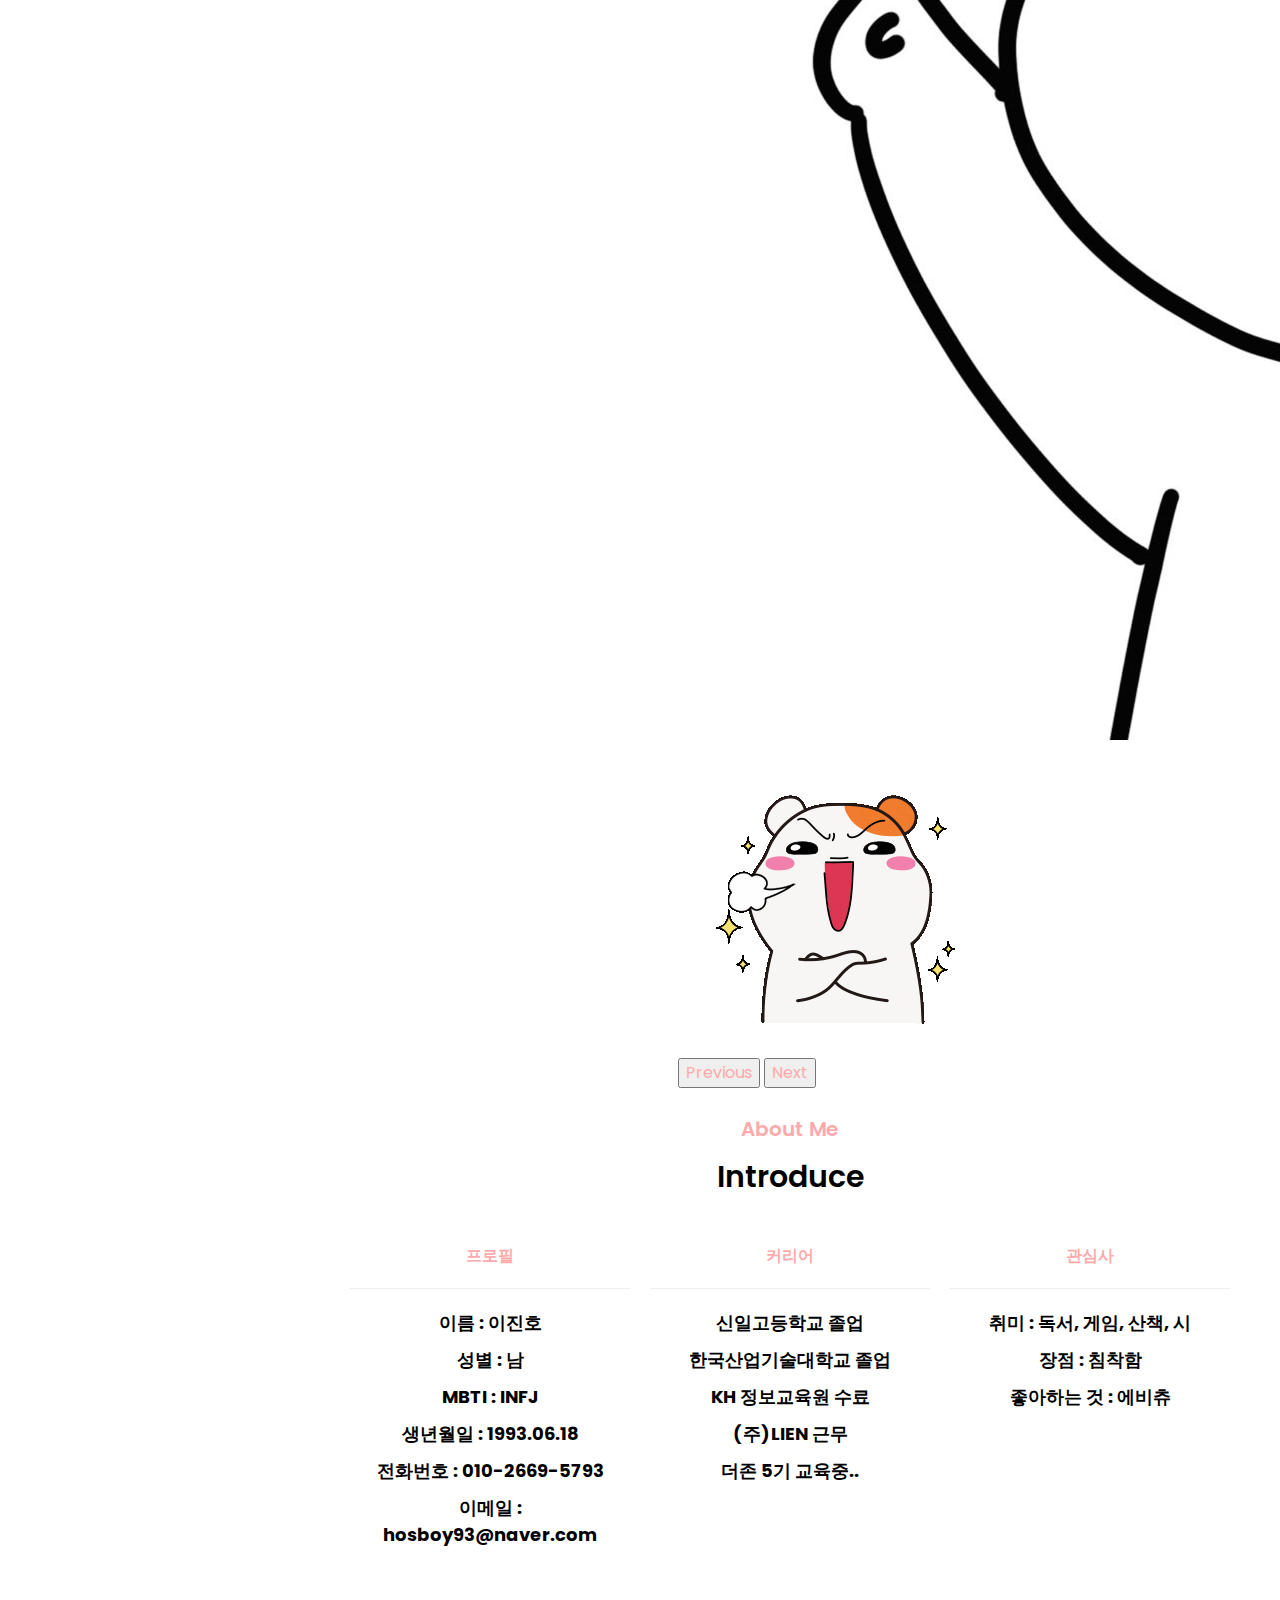
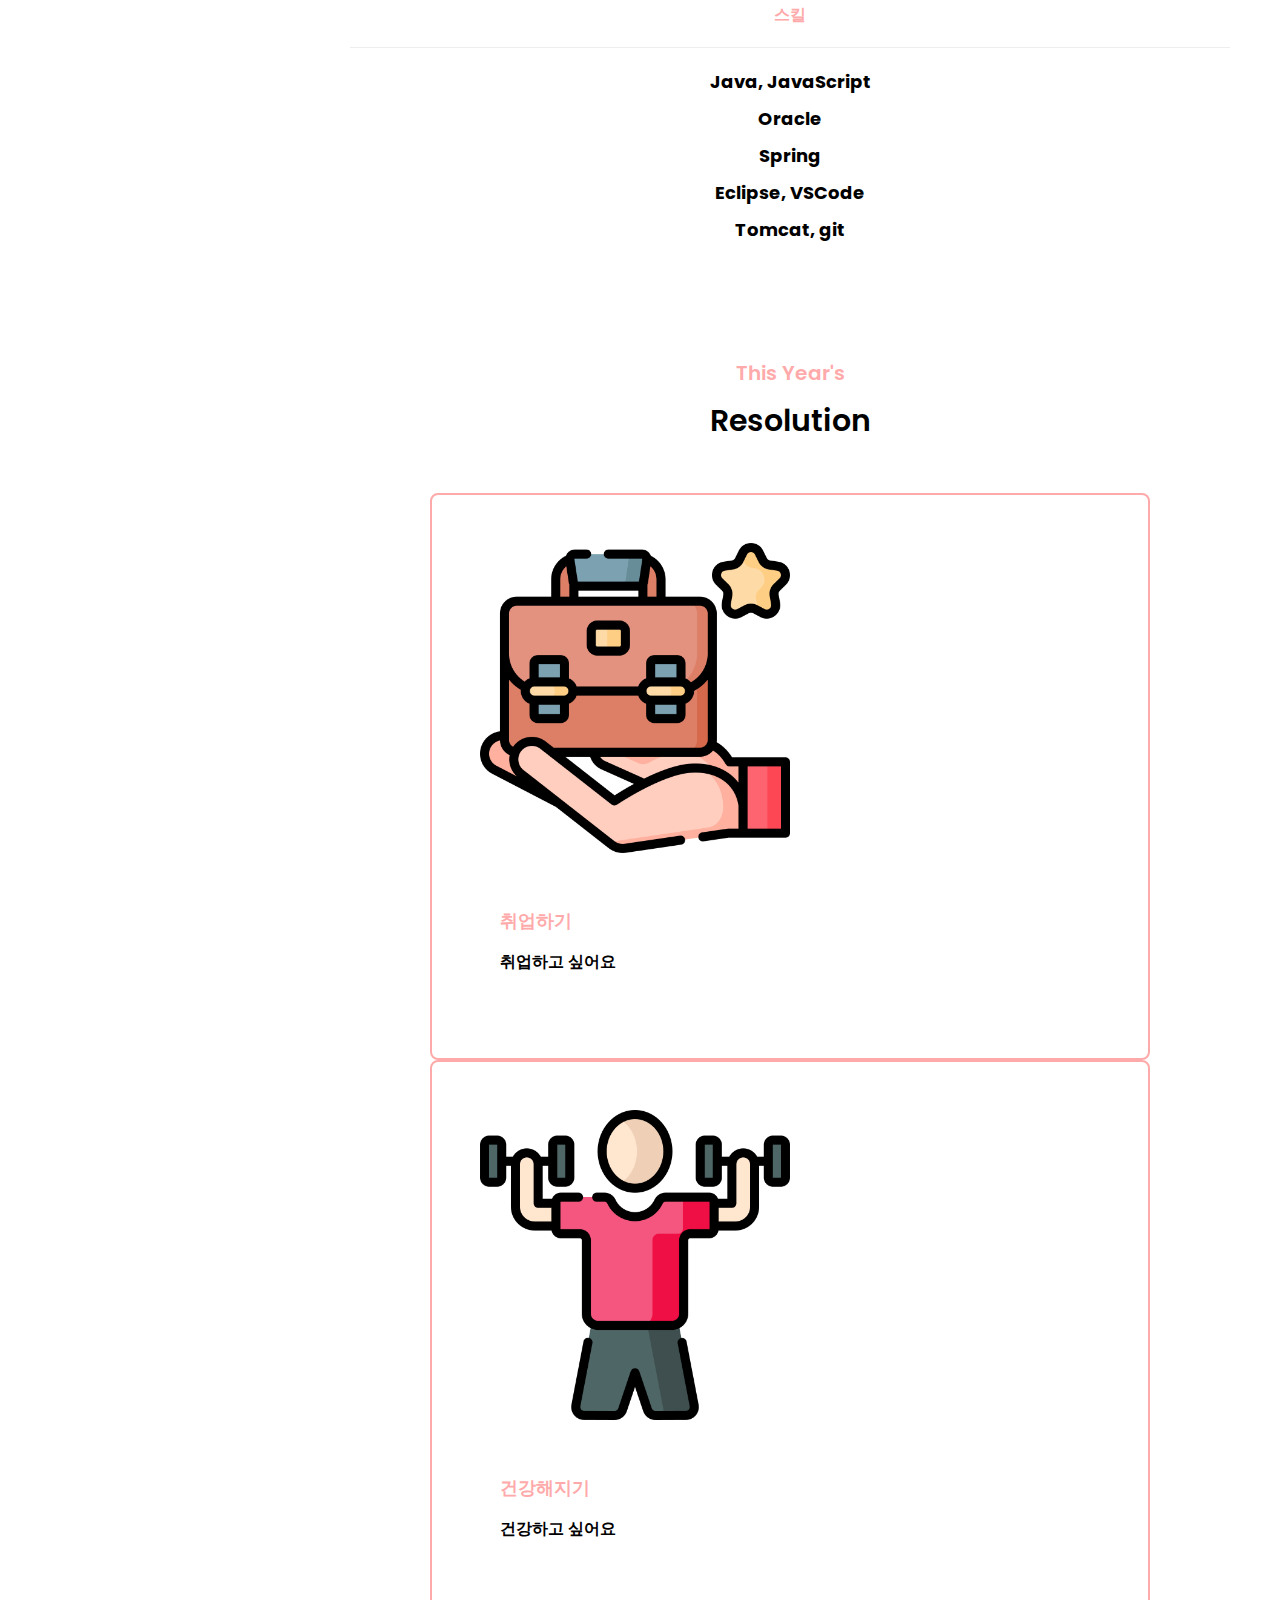
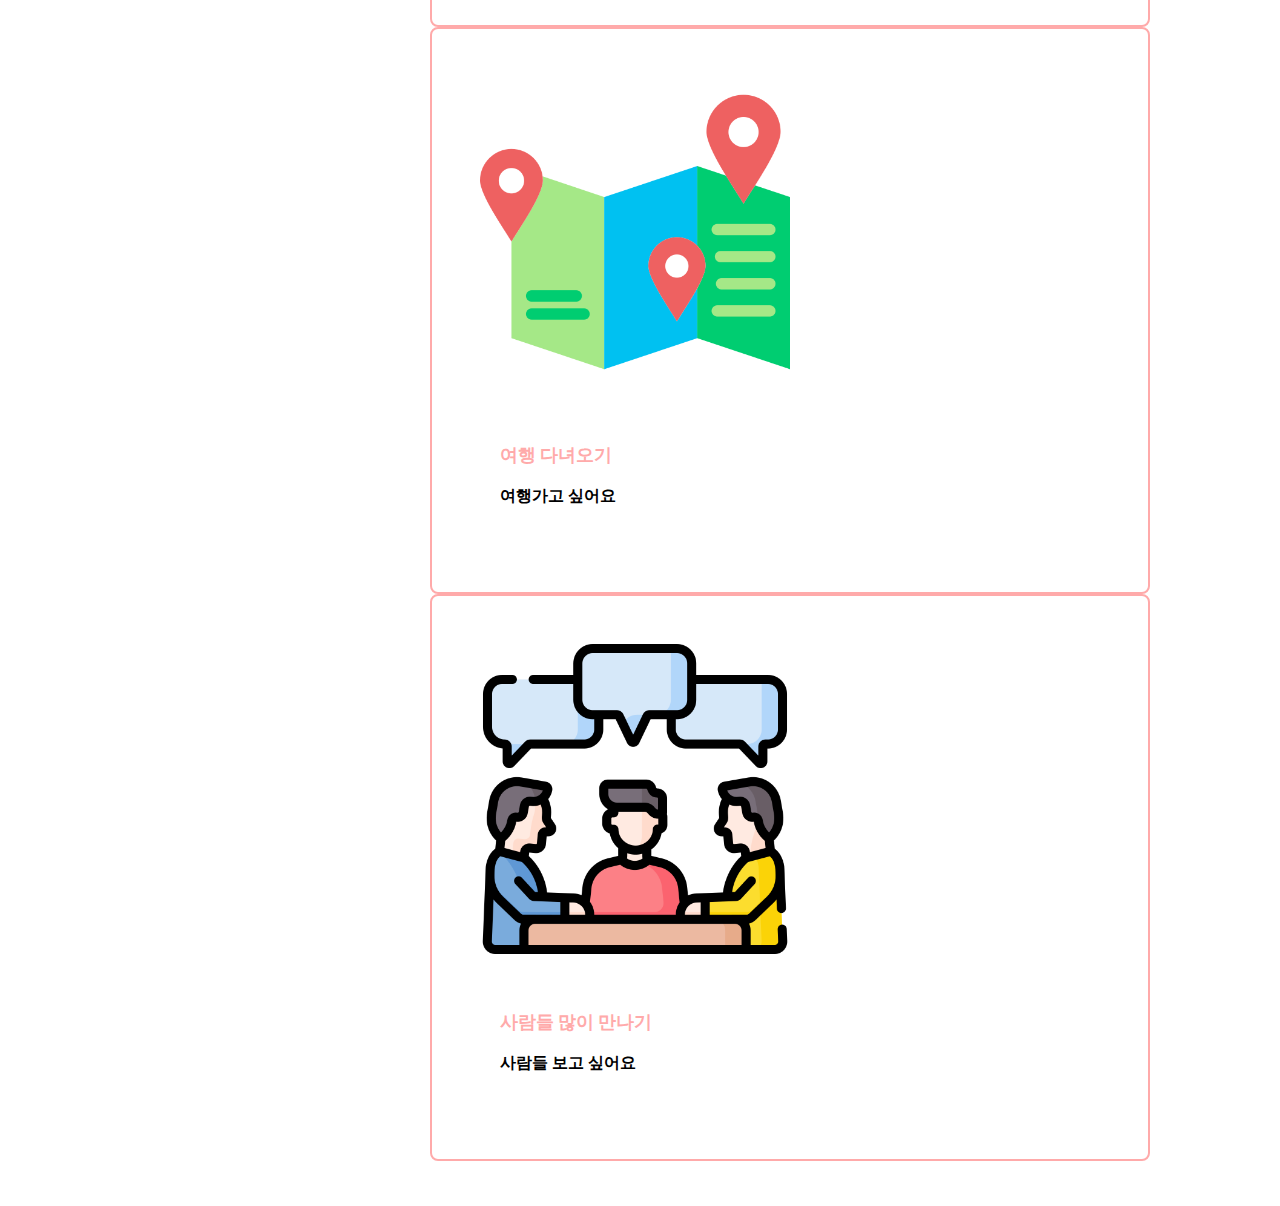
==== commit e55a905d: "feat(All) : 개인과제 링크, sns 링크 추가, 새창열기 추가" ====
--- a/Group_Page/ljh.html
+++ b/Group_Page/ljh.html
@@ -109,7 +109,11 @@
       <!-- Header -->
       <div class="w3-container" style="margin-top: 80px" id="showcase">
         <h1 class="w3-xxxlarge w3-text" style="color: #ffaaaa">
-          <b>이진호</b>
+          <a
+            href="http://192.168.0.172:8091/Group_Homework/map.html"
+            target="blank"
+            ><b>이진호</b></a
+          >
         </h1>
         <hr style="width: 50px; border: 5px solid red" class="w3-round" />
       </div>
